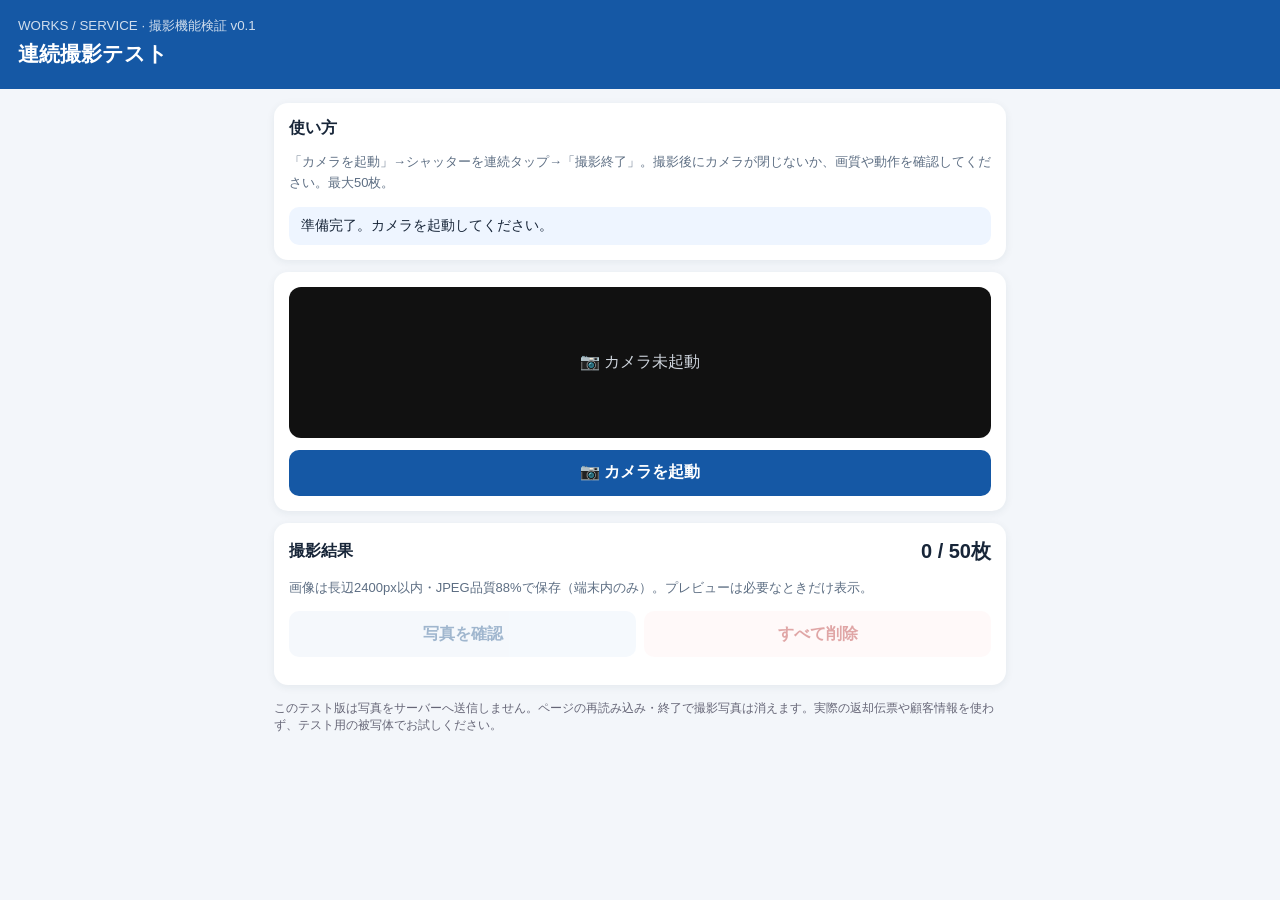
==== camera-test/index.html @ 840088e7 "Add isolated mobile continuous-camera proof of concept" ====
<!doctype html>
<html lang="ja">
<head>
<meta charset="utf-8"><meta name="viewport" content="width=device-width,initial-scale=1,viewport-fit=cover">
<meta name="theme-color" content="#124f96">
<title>WORKS 連続撮影テスト</title>
<style>
:root{font-family:-apple-system,BlinkMacSystemFont,"Noto Sans JP",sans-serif;color:#172538;background:#f3f6fa}*{box-sizing:border-box}body{margin:0}.top{background:#1558a5;color:white;padding:16px 18px}.top small{opacity:.8}.top h1{font-size:21px;margin:5px 0}main{max-width:760px;margin:auto;padding:14px}.panel{background:#fff;border-radius:14px;padding:15px;margin-bottom:12px;box-shadow:0 2px 8px #17324a12}p{line-height:1.6}.muted{color:#5d6e83;font-size:13px}button{border:0;border-radius:10px;background:#1558a5;color:white;font-weight:700;font-size:16px;padding:12px 15px;min-height:46px;cursor:pointer}button:disabled{opacity:.4;cursor:default}.secondary{background:#e7eff9;color:#144c87}.danger{background:#fff1f1;color:#b22222}.controls{display:flex;flex-wrap:wrap;gap:8px}.controls>*{flex:1}.camera{background:#111;border-radius:12px;overflow:hidden;position:relative}video{display:block;width:100%;max-height:65vh;object-fit:contain;background:#000}.placeholder{padding:65px 10px;color:#cfd5dd;text-align:center}.shootbar{display:flex;justify-content:space-around;align-items:center;background:#161b23;padding:13px}.shoot{width:72px;height:72px;border:5px solid white;background:white;border-radius:50%;box-shadow:inset 0 0 0 3px #353535}.count{font-weight:700;font-size:20px}.status{background:#eef5ff;border-radius:10px;padding:10px 12px;font-size:14px}.status.error{background:#fff0f0;color:#a11}#grid{display:grid;grid-template-columns:repeat(2,minmax(0,1fr));gap:12px;margin-top:12px}.item{position:relative;background:#e9edf2;border-radius:10px;overflow:hidden}.item img{width:100%;aspect-ratio:4/3;object-fit:cover;display:block}.item .foot{display:flex;align-items:center;justify-content:space-between;padding:7px}.item button{font-size:13px;padding:7px 11px;min-height:34px}.hide{display:none!important}dialog{border:0;border-radius:12px;padding:10px;width:95vw;max-width:850px;background:#111;color:white}dialog::backdrop{background:#000c}dialog img{display:block;max-height:75vh;max-width:100%;margin:10px auto;object-fit:contain}.dialogbar{display:flex;justify-content:space-between;align-items:center;gap:8px}footer{font-size:12px;color:#667;margin:15px 0 25px}
</style></head>
<body>
<header class="top"><small>WORKS / SERVICE · 撮影機能検証 v0.1</small><h1>連続撮影テスト</h1></header>
<main>
<section class="panel"><strong>使い方</strong><p class="muted">「カメラを起動」→シャッターを連続タップ→「撮影終了」。撮影後にカメラが閉じないか、画質や動作を確認してください。最大50枚。</p><div id="status" class="status" role="status">準備完了。カメラを起動してください。</div></section>
<section class="panel"><div class="camera"><div id="placeholder" class="placeholder">📷 カメラ未起動</div><video id="video" autoplay muted playsinline class="hide"></video><div id="shootbar" class="shootbar hide"><span style="color:white">撮影 <span id="during">0</span>/50</span><button id="shoot" class="shoot" aria-label="シャッター"></button><button id="stop" class="secondary">終了</button></div></div><div class="controls" style="margin-top:12px"><button id="start">📷 カメラを起動</button><button id="switch" class="secondary hide">カメラ切替</button></div></section>
<section class="panel"><div style="display:flex;justify-content:space-between;align-items:center"><strong>撮影結果</strong><span id="count" class="count">0 / 50枚</span></div><p class="muted">画像は長辺2400px以内・JPEG品質88%で保存（端末内のみ）。プレビューは必要なときだけ表示。</p><div class="controls"><button id="preview" class="secondary">写真を確認</button><button id="clear" class="danger">すべて削除</button></div><div id="gallery" class="hide"><div id="grid"></div></div><p id="stats" class="muted"></p></section>
<footer>このテスト版は写真をサーバーへ送信しません。ページの再読み込み・終了で撮影写真は消えます。実際の返却伝票や顧客情報を使わず、テスト用の被写体でお試しください。</footer>
</main>
<dialog id="lightbox"><div class="dialogbar"><span id="caption"></span><button id="close" class="secondary">閉じる</button></div><img id="large" alt="選択写真の拡大"><div class="controls"><button id="save" class="secondary">この写真を端末に保存</button></div></dialog>
<script>
(()=>{'use strict';
const $=id=>document.getElementById(id);
let stream=null, facing='environment', shots=[], busy=false, galleryOpen=false, activeIndex=-1;
const status=(message,error=false)=>{$('status').textContent=message;$('status').className='status'+(error?' error':'')};
const update=()=>{$('count').textContent=shots.length+' / 50枚';$('during').textContent=shots.length;$('shoot').disabled=shots.length>=50||busy;$('clear').disabled=shots.length===0;$('preview').disabled=shots.length===0;$('stats').textContent=shots.length?'合計 '+(shots.reduce((a,x)=>a+x.blob.size,0)/1048576).toFixed(1)+' MB（圧縮後）':'';if(galleryOpen)renderGallery()};
const stopCamera=()=>{if(stream){stream.getTracks().forEach(t=>t.stop());stream=null}$('video').srcObject=null;$('video').classList.add('hide');$('shootbar').classList.add('hide');$('placeholder').classList.remove('hide');$('start').classList.remove('hide');$('switch').classList.add('hide')};
async function startCamera(){if(!navigator.mediaDevices?.getUserMedia){status('このブラウザではカメラを利用できません。HTTPSで開いてください。',true);return}stopCamera();try{stream=await navigator.mediaDevices.getUserMedia({audio:false,video:{facingMode:{ideal:facing},width:{ideal:3840},height:{ideal:2160}}});const v=$('video');v.srcObject=stream;await v.play();$('placeholder').classList.add('hide');v.classList.remove('hide');$('shootbar').classList.remove('hide');$('start').classList.add('hide');$('switch').classList.remove('hide');status('カメラ起動中。シャッターを連続して押せます。')}catch(e){stopCamera();status('カメラを起動できません: '+(e.name||'不明')+'。ブラウザのカメラ許可を確認してください。',true)}}
async function capture(){if(!stream||busy||shots.length>=50)return;busy=true;update();try{const v=$('video'),w=v.videoWidth,h=v.videoHeight;if(!w||!h)throw Error('映像が準備できていません');const scale=Math.min(1,2400/Math.max(w,h));const c=document.createElement('canvas');c.width=Math.round(w*scale);c.height=Math.round(h*scale);c.getContext('2d',{alpha:false}).drawImage(v,0,0,c.width,c.height);const blob=await new Promise((resolve,reject)=>c.toBlob(b=>b?resolve(b):reject(Error('JPEG変換失敗')),'image/jpeg',.88));shots.push({blob,url:URL.createObjectURL(blob),w:c.width,h:c.height});c.width=0;c.height=0;status(shots.length+'枚撮影済み。続けて撮影できます。')}catch(e){status('撮影エラー: '+e.message,true)}finally{busy=false;update()}}
function renderGallery(){const grid=$('grid');grid.replaceChildren();shots.forEach((s,i)=>{const item=document.createElement('div');item.className='item';const img=document.createElement('img');img.src=s.url;img.alt='写真'+(i+1);img.loading='lazy';img.onclick=()=>openPhoto(i);const foot=document.createElement('div');foot.className='foot';const label=document.createElement('span');label.textContent='写真 '+(i+1);const del=document.createElement('button');del.className='danger';del.textContent='削除';del.onclick=()=>{if(!confirm('写真 '+(i+1)+' を削除しますか？'))return;URL.revokeObjectURL(s.url);shots.splice(i,1);update();status('写真を削除しました')};foot.append(label,del);item.append(img,foot);grid.append(item)})}
function openPhoto(i){activeIndex=i;$('large').src=shots[i].url;$('caption').textContent='写真 '+(i+1)+' / '+shots.length+'（'+shots[i].w+'×'+shots[i].h+'）';$('lightbox').showModal()}
$('start').onclick=startCamera;$('shoot').onclick=capture;$('stop').onclick=()=>{stopCamera();status('撮影終了。必要なら写真を確認してください。')};$('switch').onclick=()=>{facing=facing==='environment'?'user':'environment';startCamera()};
$('preview').onclick=()=>{galleryOpen=!galleryOpen;$('gallery').classList.toggle('hide',!galleryOpen);$('preview').textContent=galleryOpen?'写真一覧を閉じる':'写真を確認';if(galleryOpen)renderGallery()};
$('clear').onclick=()=>{if(!confirm('撮影した写真をすべて削除しますか？'))return;shots.forEach(s=>URL.revokeObjectURL(s.url));shots=[];update();status('すべて削除しました')};
$('close').onclick=()=>$('lightbox').close();$('lightbox').addEventListener('close',()=>{$('large').removeAttribute('src');activeIndex=-1});
$('save').onclick=()=>{if(activeIndex<0)return;const a=document.createElement('a');a.href=shots[activeIndex].url;a.download='works-camera-test-'+String(activeIndex+1).padStart(2,'0')+'.jpg';a.click()};
window.addEventListener('pagehide',()=>{stopCamera()});update();
})();
</script></body></html>
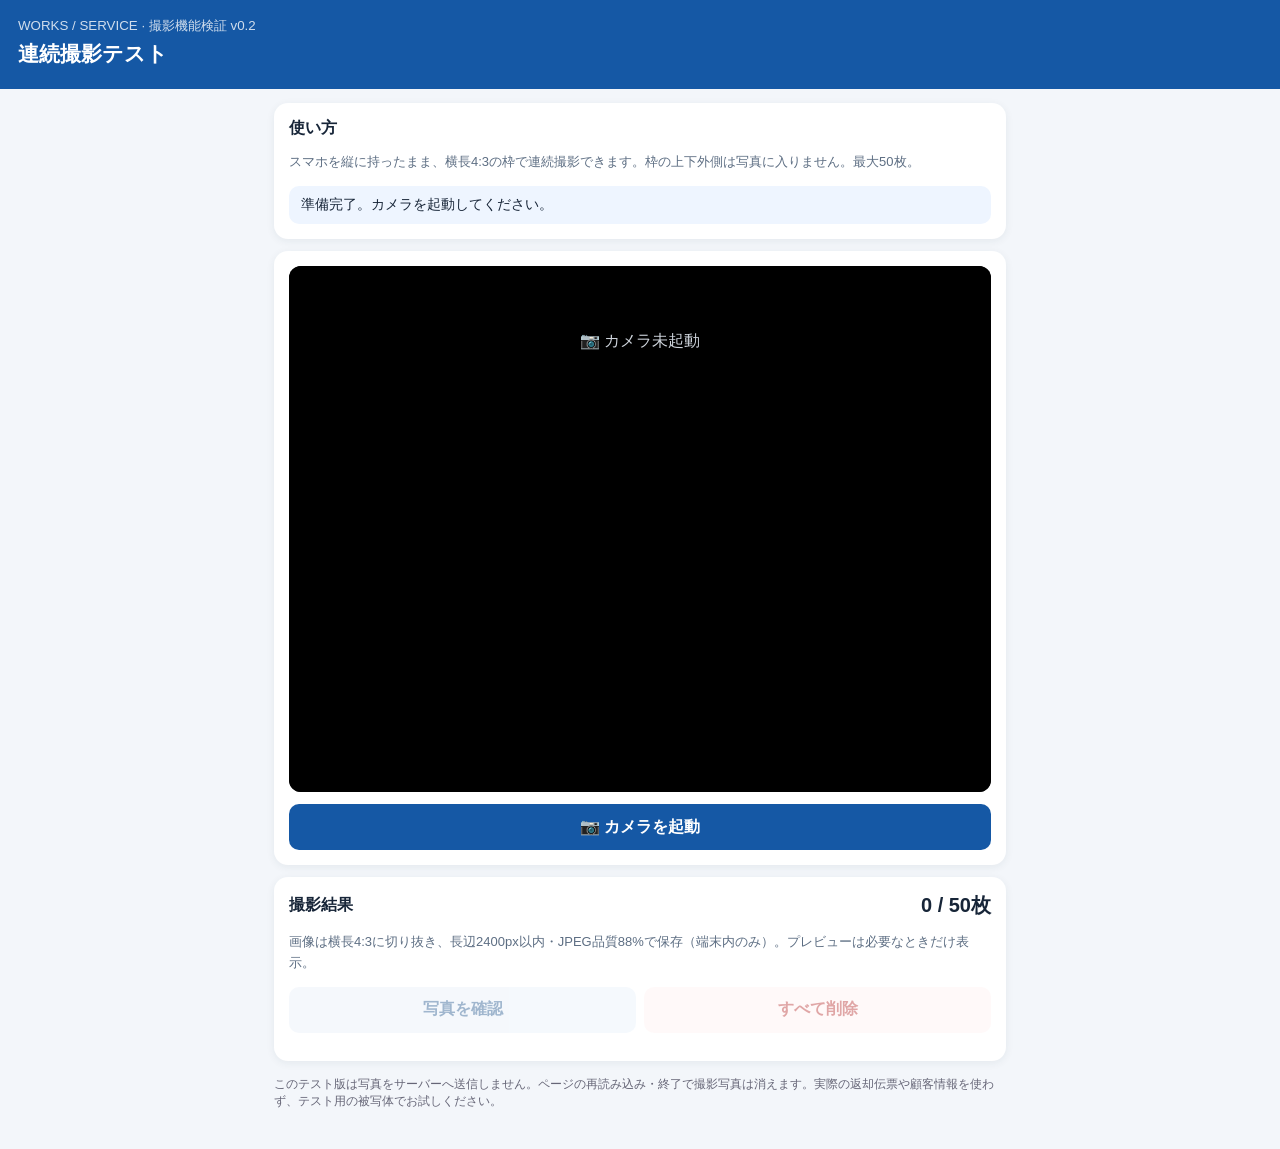
==== commit 42b114c0: "Use fixed rear-camera horizontal viewfinder on portrait phones" ====
--- a/camera-test/index.html
+++ b/camera-test/index.html
@@ -5,29 +5,29 @@
 <meta name="theme-color" content="#124f96">
 <title>WORKS 連続撮影テスト</title>
 <style>
-:root{font-family:-apple-system,BlinkMacSystemFont,"Noto Sans JP",sans-serif;color:#172538;background:#f3f6fa}*{box-sizing:border-box}body{margin:0}.top{background:#1558a5;color:white;padding:16px 18px}.top small{opacity:.8}.top h1{font-size:21px;margin:5px 0}main{max-width:760px;margin:auto;padding:14px}.panel{background:#fff;border-radius:14px;padding:15px;margin-bottom:12px;box-shadow:0 2px 8px #17324a12}p{line-height:1.6}.muted{color:#5d6e83;font-size:13px}button{border:0;border-radius:10px;background:#1558a5;color:white;font-weight:700;font-size:16px;padding:12px 15px;min-height:46px;cursor:pointer}button:disabled{opacity:.4;cursor:default}.secondary{background:#e7eff9;color:#144c87}.danger{background:#fff1f1;color:#b22222}.controls{display:flex;flex-wrap:wrap;gap:8px}.controls>*{flex:1}.camera{background:#111;border-radius:12px;overflow:hidden;position:relative}video{display:block;width:100%;max-height:65vh;object-fit:contain;background:#000}.placeholder{padding:65px 10px;color:#cfd5dd;text-align:center}.shootbar{display:flex;justify-content:space-around;align-items:center;background:#161b23;padding:13px}.shoot{width:72px;height:72px;border:5px solid white;background:white;border-radius:50%;box-shadow:inset 0 0 0 3px #353535}.count{font-weight:700;font-size:20px}.status{background:#eef5ff;border-radius:10px;padding:10px 12px;font-size:14px}.status.error{background:#fff0f0;color:#a11}#grid{display:grid;grid-template-columns:repeat(2,minmax(0,1fr));gap:12px;margin-top:12px}.item{position:relative;background:#e9edf2;border-radius:10px;overflow:hidden}.item img{width:100%;aspect-ratio:4/3;object-fit:cover;display:block}.item .foot{display:flex;align-items:center;justify-content:space-between;padding:7px}.item button{font-size:13px;padding:7px 11px;min-height:34px}.hide{display:none!important}dialog{border:0;border-radius:12px;padding:10px;width:95vw;max-width:850px;background:#111;color:white}dialog::backdrop{background:#000c}dialog img{display:block;max-height:75vh;max-width:100%;margin:10px auto;object-fit:contain}.dialogbar{display:flex;justify-content:space-between;align-items:center;gap:8px}footer{font-size:12px;color:#667;margin:15px 0 25px}
+:root{font-family:-apple-system,BlinkMacSystemFont,"Noto Sans JP",sans-serif;color:#172538;background:#f3f6fa}*{box-sizing:border-box}body{margin:0}.top{background:#1558a5;color:white;padding:16px 18px}.top small{opacity:.8}.top h1{font-size:21px;margin:5px 0}main{max-width:760px;margin:auto;padding:14px}.panel{background:#fff;border-radius:14px;padding:15px;margin-bottom:12px;box-shadow:0 2px 8px #17324a12}p{line-height:1.6}.muted{color:#5d6e83;font-size:13px}button{border:0;border-radius:10px;background:#1558a5;color:white;font-weight:700;font-size:16px;padding:12px 15px;min-height:46px;cursor:pointer}button:disabled{opacity:.4;cursor:default}.secondary{background:#e7eff9;color:#144c87}.danger{background:#fff1f1;color:#b22222}.controls{display:flex;flex-wrap:wrap;gap:8px}.controls>*{flex:1}.camera{background:#111;border-radius:12px;overflow:hidden;position:relative}.viewfinder{width:100%;aspect-ratio:4/3;position:relative;overflow:hidden;background:#000}video{position:absolute;inset:0;display:block;width:100%;height:100%;object-fit:cover;background:#000}.placeholder{padding:65px 10px;color:#cfd5dd;text-align:center}.shootbar{display:flex;justify-content:space-around;align-items:center;background:#161b23;padding:13px}.shoot{width:72px;height:72px;border:5px solid white;background:white;border-radius:50%;box-shadow:inset 0 0 0 3px #353535}.count{font-weight:700;font-size:20px}.status{background:#eef5ff;border-radius:10px;padding:10px 12px;font-size:14px}.status.error{background:#fff0f0;color:#a11}#grid{display:grid;grid-template-columns:repeat(2,minmax(0,1fr));gap:12px;margin-top:12px}.item{position:relative;background:#e9edf2;border-radius:10px;overflow:hidden}.item img{width:100%;aspect-ratio:4/3;object-fit:cover;display:block}.item .foot{display:flex;align-items:center;justify-content:space-between;padding:7px}.item button{font-size:13px;padding:7px 11px;min-height:34px}.hide{display:none!important}dialog{border:0;border-radius:12px;padding:10px;width:95vw;max-width:850px;background:#111;color:white}dialog::backdrop{background:#000c}dialog img{display:block;max-height:75vh;max-width:100%;margin:10px auto;object-fit:contain}.dialogbar{display:flex;justify-content:space-between;align-items:center;gap:8px}footer{font-size:12px;color:#667;margin:15px 0 25px}
 </style></head>
 <body>
-<header class="top"><small>WORKS / SERVICE · 撮影機能検証 v0.1</small><h1>連続撮影テスト</h1></header>
+<header class="top"><small>WORKS / SERVICE · 撮影機能検証 v0.2</small><h1>連続撮影テスト</h1></header>
 <main>
-<section class="panel"><strong>使い方</strong><p class="muted">「カメラを起動」→シャッターを連続タップ→「撮影終了」。撮影後にカメラが閉じないか、画質や動作を確認してください。最大50枚。</p><div id="status" class="status" role="status">準備完了。カメラを起動してください。</div></section>
-<section class="panel"><div class="camera"><div id="placeholder" class="placeholder">📷 カメラ未起動</div><video id="video" autoplay muted playsinline class="hide"></video><div id="shootbar" class="shootbar hide"><span style="color:white">撮影 <span id="during">0</span>/50</span><button id="shoot" class="shoot" aria-label="シャッター"></button><button id="stop" class="secondary">終了</button></div></div><div class="controls" style="margin-top:12px"><button id="start">📷 カメラを起動</button><button id="switch" class="secondary hide">カメラ切替</button></div></section>
-<section class="panel"><div style="display:flex;justify-content:space-between;align-items:center"><strong>撮影結果</strong><span id="count" class="count">0 / 50枚</span></div><p class="muted">画像は長辺2400px以内・JPEG品質88%で保存（端末内のみ）。プレビューは必要なときだけ表示。</p><div class="controls"><button id="preview" class="secondary">写真を確認</button><button id="clear" class="danger">すべて削除</button></div><div id="gallery" class="hide"><div id="grid"></div></div><p id="stats" class="muted"></p></section>
+<section class="panel"><strong>使い方</strong><p class="muted">スマホを縦に持ったまま、横長4:3の枠で連続撮影できます。枠の上下外側は写真に入りません。最大50枚。</p><div id="status" class="status" role="status">準備完了。カメラを起動してください。</div></section>
+<section class="panel"><div class="camera"><div class="viewfinder"><div id="placeholder" class="placeholder">📷 カメラ未起動</div><video id="video" autoplay muted playsinline class="hide"></video></div><div id="shootbar" class="shootbar hide"><span style="color:white">撮影 <span id="during">0</span>/50</span><button id="shoot" class="shoot" aria-label="シャッター"></button><button id="stop" class="secondary">終了</button></div></div><div class="controls" style="margin-top:12px"><button id="start">📷 カメラを起動</button></div></section>
+<section class="panel"><div style="display:flex;justify-content:space-between;align-items:center"><strong>撮影結果</strong><span id="count" class="count">0 / 50枚</span></div><p class="muted">画像は横長4:3に切り抜き、長辺2400px以内・JPEG品質88%で保存（端末内のみ）。プレビューは必要なときだけ表示。</p><div class="controls"><button id="preview" class="secondary">写真を確認</button><button id="clear" class="danger">すべて削除</button></div><div id="gallery" class="hide"><div id="grid"></div></div><p id="stats" class="muted"></p></section>
 <footer>このテスト版は写真をサーバーへ送信しません。ページの再読み込み・終了で撮影写真は消えます。実際の返却伝票や顧客情報を使わず、テスト用の被写体でお試しください。</footer>
 </main>
 <dialog id="lightbox"><div class="dialogbar"><span id="caption"></span><button id="close" class="secondary">閉じる</button></div><img id="large" alt="選択写真の拡大"><div class="controls"><button id="save" class="secondary">この写真を端末に保存</button></div></dialog>
 <script>
 (()=>{'use strict';
 const $=id=>document.getElementById(id);
-let stream=null, facing='environment', shots=[], busy=false, galleryOpen=false, activeIndex=-1;
+let stream=null, shots=[], busy=false, galleryOpen=false, activeIndex=-1;
 const status=(message,error=false)=>{$('status').textContent=message;$('status').className='status'+(error?' error':'')};
 const update=()=>{$('count').textContent=shots.length+' / 50枚';$('during').textContent=shots.length;$('shoot').disabled=shots.length>=50||busy;$('clear').disabled=shots.length===0;$('preview').disabled=shots.length===0;$('stats').textContent=shots.length?'合計 '+(shots.reduce((a,x)=>a+x.blob.size,0)/1048576).toFixed(1)+' MB（圧縮後）':'';if(galleryOpen)renderGallery()};
-const stopCamera=()=>{if(stream){stream.getTracks().forEach(t=>t.stop());stream=null}$('video').srcObject=null;$('video').classList.add('hide');$('shootbar').classList.add('hide');$('placeholder').classList.remove('hide');$('start').classList.remove('hide');$('switch').classList.add('hide')};
-async function startCamera(){if(!navigator.mediaDevices?.getUserMedia){status('このブラウザではカメラを利用できません。HTTPSで開いてください。',true);return}stopCamera();try{stream=await navigator.mediaDevices.getUserMedia({audio:false,video:{facingMode:{ideal:facing},width:{ideal:3840},height:{ideal:2160}}});const v=$('video');v.srcObject=stream;await v.play();$('placeholder').classList.add('hide');v.classList.remove('hide');$('shootbar').classList.remove('hide');$('start').classList.add('hide');$('switch').classList.remove('hide');status('カメラ起動中。シャッターを連続して押せます。')}catch(e){stopCamera();status('カメラを起動できません: '+(e.name||'不明')+'。ブラウザのカメラ許可を確認してください。',true)}}
-async function capture(){if(!stream||busy||shots.length>=50)return;busy=true;update();try{const v=$('video'),w=v.videoWidth,h=v.videoHeight;if(!w||!h)throw Error('映像が準備できていません');const scale=Math.min(1,2400/Math.max(w,h));const c=document.createElement('canvas');c.width=Math.round(w*scale);c.height=Math.round(h*scale);c.getContext('2d',{alpha:false}).drawImage(v,0,0,c.width,c.height);const blob=await new Promise((resolve,reject)=>c.toBlob(b=>b?resolve(b):reject(Error('JPEG変換失敗')),'image/jpeg',.88));shots.push({blob,url:URL.createObjectURL(blob),w:c.width,h:c.height});c.width=0;c.height=0;status(shots.length+'枚撮影済み。続けて撮影できます。')}catch(e){status('撮影エラー: '+e.message,true)}finally{busy=false;update()}}
+const stopCamera=()=>{if(stream){stream.getTracks().forEach(t=>t.stop());stream=null}$('video').srcObject=null;$('video').classList.add('hide');$('shootbar').classList.add('hide');$('placeholder').classList.remove('hide');$('start').classList.remove('hide')};
+async function startCamera(){if(!navigator.mediaDevices?.getUserMedia){status('このブラウザではカメラを利用できません。HTTPSで開いてください。',true);return}stopCamera();try{stream=await navigator.mediaDevices.getUserMedia({audio:false,video:{facingMode:{ideal:'environment'},width:{ideal:3840},height:{ideal:2160}}});const v=$('video');v.srcObject=stream;await v.play();$('placeholder').classList.add('hide');v.classList.remove('hide');$('shootbar').classList.remove('hide');$('start').classList.add('hide');status('カメラ起動中。シャッターを連続して押せます。')}catch(e){stopCamera();status('カメラを起動できません: '+(e.name||'不明')+'。ブラウザのカメラ許可を確認してください。',true)}}
+async function capture(){if(!stream||busy||shots.length>=50)return;busy=true;update();try{const v=$('video'),w=v.videoWidth,h=v.videoHeight;if(!w||!h)throw Error('映像が準備できていません');const target=4/3;let sw=w,sh=h,sx=0,sy=0;if(w/h>target){sw=h*target;sx=(w-sw)/2}else{sh=w/target;sy=(h-sh)/2}const scale=Math.min(1,2400/Math.max(sw,sh));const c=document.createElement('canvas');c.width=Math.max(1,Math.round(sw*scale));c.height=Math.max(1,Math.round(sh*scale));c.getContext('2d',{alpha:false}).drawImage(v,sx,sy,sw,sh,0,0,c.width,c.height);const blob=await new Promise((resolve,reject)=>c.toBlob(b=>b?resolve(b):reject(Error('JPEG変換失敗')),'image/jpeg',.88));shots.push({blob,url:URL.createObjectURL(blob),w:c.width,h:c.height});c.width=0;c.height=0;status(shots.length+'枚撮影済み。続けて撮影できます。')}catch(e){status('撮影エラー: '+e.message,true)}finally{busy=false;update()}}
 function renderGallery(){const grid=$('grid');grid.replaceChildren();shots.forEach((s,i)=>{const item=document.createElement('div');item.className='item';const img=document.createElement('img');img.src=s.url;img.alt='写真'+(i+1);img.loading='lazy';img.onclick=()=>openPhoto(i);const foot=document.createElement('div');foot.className='foot';const label=document.createElement('span');label.textContent='写真 '+(i+1);const del=document.createElement('button');del.className='danger';del.textContent='削除';del.onclick=()=>{if(!confirm('写真 '+(i+1)+' を削除しますか？'))return;URL.revokeObjectURL(s.url);shots.splice(i,1);update();status('写真を削除しました')};foot.append(label,del);item.append(img,foot);grid.append(item)})}
 function openPhoto(i){activeIndex=i;$('large').src=shots[i].url;$('caption').textContent='写真 '+(i+1)+' / '+shots.length+'（'+shots[i].w+'×'+shots[i].h+'）';$('lightbox').showModal()}
-$('start').onclick=startCamera;$('shoot').onclick=capture;$('stop').onclick=()=>{stopCamera();status('撮影終了。必要なら写真を確認してください。')};$('switch').onclick=()=>{facing=facing==='environment'?'user':'environment';startCamera()};
+$('start').onclick=startCamera;$('shoot').onclick=capture;$('stop').onclick=()=>{stopCamera();status('撮影終了。必要なら写真を確認してください。')};
 $('preview').onclick=()=>{galleryOpen=!galleryOpen;$('gallery').classList.toggle('hide',!galleryOpen);$('preview').textContent=galleryOpen?'写真一覧を閉じる':'写真を確認';if(galleryOpen)renderGallery()};
 $('clear').onclick=()=>{if(!confirm('撮影した写真をすべて削除しますか？'))return;shots.forEach(s=>URL.revokeObjectURL(s.url));shots=[];update();status('すべて削除しました')};
 $('close').onclick=()=>$('lightbox').close();$('lightbox').addEventListener('close',()=>{$('large').removeAttribute('src');activeIndex=-1});
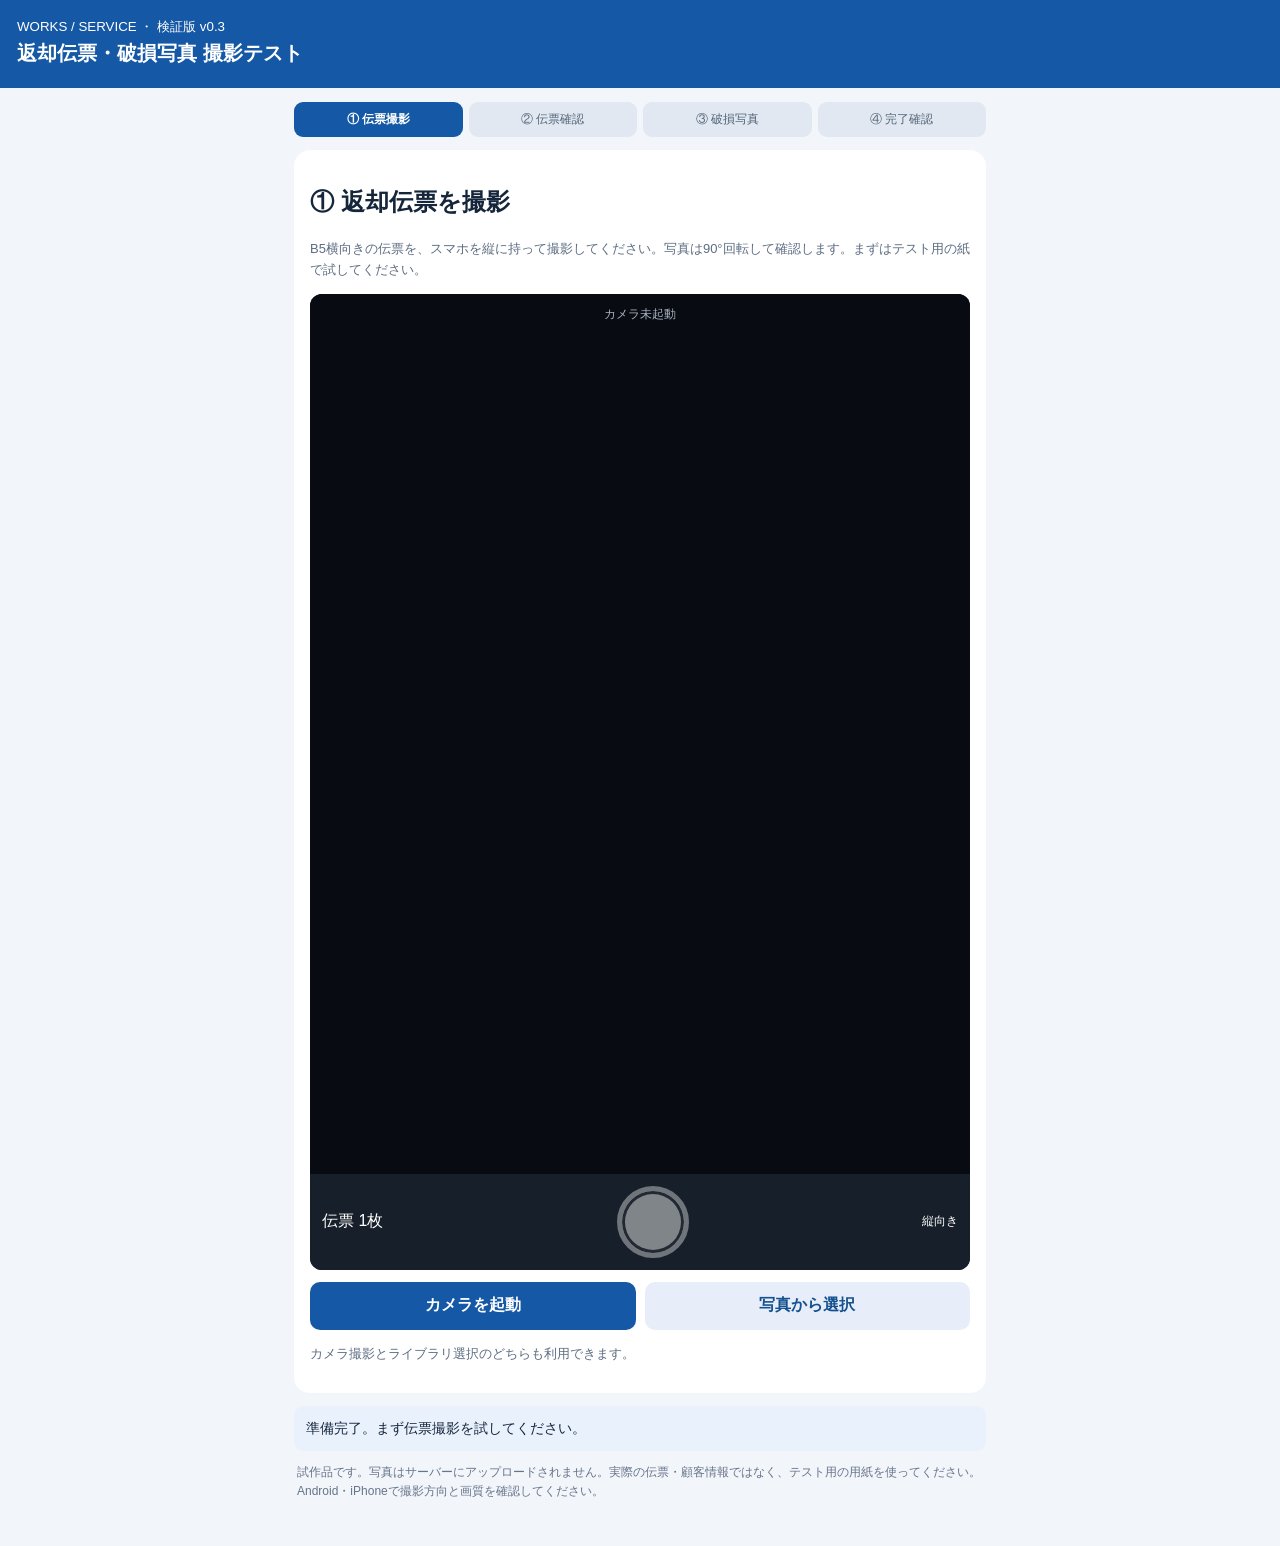
==== commit f54d3e7c: "Add ticket rotation confirmation and continuous damage capture test flow v0.3" ====
--- a/camera-test/index.html
+++ b/camera-test/index.html
@@ -1,37 +1,54 @@
 <!doctype html>
-<html lang="ja">
-<head>
-<meta charset="utf-8"><meta name="viewport" content="width=device-width,initial-scale=1,viewport-fit=cover">
-<meta name="theme-color" content="#124f96">
-<title>WORKS 連続撮影テスト</title>
+<html lang="ja"><head><meta charset="utf-8"><meta name="viewport" content="width=device-width, initial-scale=1, viewport-fit=cover"><meta name="theme-color" content="#1659a4"><title>WORKS 返却伝票＋破損写真 撮影テスト</title>
 <style>
-:root{font-family:-apple-system,BlinkMacSystemFont,"Noto Sans JP",sans-serif;color:#172538;background:#f3f6fa}*{box-sizing:border-box}body{margin:0}.top{background:#1558a5;color:white;padding:16px 18px}.top small{opacity:.8}.top h1{font-size:21px;margin:5px 0}main{max-width:760px;margin:auto;padding:14px}.panel{background:#fff;border-radius:14px;padding:15px;margin-bottom:12px;box-shadow:0 2px 8px #17324a12}p{line-height:1.6}.muted{color:#5d6e83;font-size:13px}button{border:0;border-radius:10px;background:#1558a5;color:white;font-weight:700;font-size:16px;padding:12px 15px;min-height:46px;cursor:pointer}button:disabled{opacity:.4;cursor:default}.secondary{background:#e7eff9;color:#144c87}.danger{background:#fff1f1;color:#b22222}.controls{display:flex;flex-wrap:wrap;gap:8px}.controls>*{flex:1}.camera{background:#111;border-radius:12px;overflow:hidden;position:relative}.viewfinder{width:100%;aspect-ratio:4/3;position:relative;overflow:hidden;background:#000}video{position:absolute;inset:0;display:block;width:100%;height:100%;object-fit:cover;background:#000}.placeholder{padding:65px 10px;color:#cfd5dd;text-align:center}.shootbar{display:flex;justify-content:space-around;align-items:center;background:#161b23;padding:13px}.shoot{width:72px;height:72px;border:5px solid white;background:white;border-radius:50%;box-shadow:inset 0 0 0 3px #353535}.count{font-weight:700;font-size:20px}.status{background:#eef5ff;border-radius:10px;padding:10px 12px;font-size:14px}.status.error{background:#fff0f0;color:#a11}#grid{display:grid;grid-template-columns:repeat(2,minmax(0,1fr));gap:12px;margin-top:12px}.item{position:relative;background:#e9edf2;border-radius:10px;overflow:hidden}.item img{width:100%;aspect-ratio:4/3;object-fit:cover;display:block}.item .foot{display:flex;align-items:center;justify-content:space-between;padding:7px}.item button{font-size:13px;padding:7px 11px;min-height:34px}.hide{display:none!important}dialog{border:0;border-radius:12px;padding:10px;width:95vw;max-width:850px;background:#111;color:white}dialog::backdrop{background:#000c}dialog img{display:block;max-height:75vh;max-width:100%;margin:10px auto;object-fit:contain}.dialogbar{display:flex;justify-content:space-between;align-items:center;gap:8px}footer{font-size:12px;color:#667;margin:15px 0 25px}
-</style></head>
-<body>
-<header class="top"><small>WORKS / SERVICE · 撮影機能検証 v0.2</small><h1>連続撮影テスト</h1></header>
-<main>
-<section class="panel"><strong>使い方</strong><p class="muted">スマホを縦に持ったまま、横長4:3の枠で連続撮影できます。枠の上下外側は写真に入りません。最大50枚。</p><div id="status" class="status" role="status">準備完了。カメラを起動してください。</div></section>
-<section class="panel"><div class="camera"><div class="viewfinder"><div id="placeholder" class="placeholder">📷 カメラ未起動</div><video id="video" autoplay muted playsinline class="hide"></video></div><div id="shootbar" class="shootbar hide"><span style="color:white">撮影 <span id="during">0</span>/50</span><button id="shoot" class="shoot" aria-label="シャッター"></button><button id="stop" class="secondary">終了</button></div></div><div class="controls" style="margin-top:12px"><button id="start">📷 カメラを起動</button></div></section>
-<section class="panel"><div style="display:flex;justify-content:space-between;align-items:center"><strong>撮影結果</strong><span id="count" class="count">0 / 50枚</span></div><p class="muted">画像は横長4:3に切り抜き、長辺2400px以内・JPEG品質88%で保存（端末内のみ）。プレビューは必要なときだけ表示。</p><div class="controls"><button id="preview" class="secondary">写真を確認</button><button id="clear" class="danger">すべて削除</button></div><div id="gallery" class="hide"><div id="grid"></div></div><p id="stats" class="muted"></p></section>
-<footer>このテスト版は写真をサーバーへ送信しません。ページの再読み込み・終了で撮影写真は消えます。実際の返却伝票や顧客情報を使わず、テスト用の被写体でお試しください。</footer>
-</main>
-<dialog id="lightbox"><div class="dialogbar"><span id="caption"></span><button id="close" class="secondary">閉じる</button></div><img id="large" alt="選択写真の拡大"><div class="controls"><button id="save" class="secondary">この写真を端末に保存</button></div></dialog>
+*{box-sizing:border-box}body{margin:0;background:#f2f5fa;color:#15263b;font-family:-apple-system,BlinkMacSystemFont,"Noto Sans JP",sans-serif}header{background:#1558a5;color:#fff;padding:17px}header h1{font-size:20px;margin:4px 0}main{max-width:720px;margin:auto;padding:14px}.card{background:white;border-radius:16px;padding:16px;margin-bottom:13px;box-shadow:0 2px 10px #1232 08}.steps{display:flex;gap:6px;justify-content:space-between;margin:0 0 13px}.steps span{font-size:12px;border-radius:9px;padding:9px 6px;text-align:center;flex:1;background:#e1e8f1;color:#536579}.steps span.current{background:#1558a5;color:white;font-weight:700}.muted{font-size:13px;color:#5d6d82;line-height:1.65}.line{display:flex;align-items:center;justify-content:space-between;gap:9px}.actions{display:flex;flex-wrap:wrap;gap:9px;margin-top:12px}.actions button{flex:1}button{border:0;border-radius:10px;background:#1558a5;color:white;font-size:16px;font-weight:700;min-height:48px;padding:10px 13px;cursor:pointer}button.secondary{background:#e7eef9;color:#15518f}button.warn{background:#fce8e8;color:#a52222}button:disabled{opacity:.45}.hidden{display:none!important}.view{background:#090d15;border-radius:12px;overflow:hidden}.viewport{width:100%;position:relative;overflow:hidden;aspect-ratio:3/4;background:#080b11}.viewport.damage{aspect-ratio:4/3}.viewport video{width:100%;height:100%;position:absolute;inset:0;object-fit:cover}.camera-actions{background:#17202a;color:white;padding:12px;display:flex;gap:9px;justify-content:space-between;align-items:center}.shutter{width:72px;height:72px;border-radius:50%;background:white;border:5px solid #ddd;box-shadow:inset 0 0 0 3px #303640;flex:0 0 72px}.camera-actions button.secondary{min-height:43px}.hint{color:#a9b4c2;font-size:12px;text-align:center;padding:12px}.status{padding:12px;border-radius:10px;background:#e9f1fd;font-size:14px;margin-top:10px;line-height:1.5}.status.error{background:#fff0f0;color:#ae2424}#ticketPreview{max-width:100%;max-height:48vh;display:block;margin:12px auto;object-fit:contain;border-radius:6px;background:#e3e8f1}.preview-frame{background:#e7edf5;border-radius:10px;padding:8px}.grid{display:grid;grid-template-columns:repeat(2,minmax(0,1fr));gap:10px;margin-top:12px}.photo{overflow:hidden;background:#ecf0f6;border-radius:10px}.photo img{display:block;width:100%;aspect-ratio:4/3;object-fit:cover}.photo>div{display:flex;align-items:center;justify-content:space-between;padding:7px;gap:5px}.photo button{font-size:13px;min-height:36px;padding:5px 9px}#gallery{margin-top:12px}.stats{font-size:14px;color:#52657c}dialog{width:94vw;max-width:780px;background:#131922;color:white;border:0;border-radius:12px;padding:12px}dialog::backdrop{background:#000c}dialog img{display:block;max-width:100%;max-height:74vh;object-fit:contain;margin:12px auto}footer{padding:12px 3px 30px;color:#66758a;font-size:12px;line-height:1.6}
+</style></head><body>
+<header><small>WORKS / SERVICE ・ 検証版 v0.3</small><h1>返却伝票・破損写真 撮影テスト</h1></header><main>
+<div class="steps"><span id="step1" class="current">① 伝票撮影</span><span id="step2">② 伝票確認</span><span id="step3">③ 破損写真</span><span id="step4">④ 完了確認</span></div>
+<section class="card" id="ticketStage"><h2>① 返却伝票を撮影</h2><p class="muted">B5横向きの伝票を、スマホを縦に持って撮影してください。写真は90°回転して確認します。まずはテスト用の紙で試してください。</p>
+<div class="view"><div class="viewport"><video id="ticketVideo" playsinline autoplay muted class="hidden"></video><div class="hint" id="ticketEmpty">カメラ未起動</div></div><div class="camera-actions"><span>伝票 1枚</span><button class="shutter" id="ticketShutter" aria-label="伝票撮影" disabled></button><span style="font-size:12px">縦向き</span></div></div>
+<div class="actions"><button id="ticketStart">カメラを起動</button><button id="ticketFileBtn" class="secondary">写真から選択</button></div><input type="file" id="ticketFile" accept="image/*" class="hidden">
+<p class="muted">カメラ撮影とライブラリ選択のどちらも利用できます。</p></section>
+<section class="card hidden" id="confirmStage"><h2>② 伝票写真を確認</h2><p class="muted">読み取れる向きになっていますか？ 方向が違えば「反対方向に回転」を押してください。</p><div class="preview-frame"><img id="ticketPreview" alt="回転後の返却伝票"></div><div class="actions"><button id="turn" class="secondary">反対方向に回転</button></div><p style="text-align:center;font-weight:700">この伝票写真でよろしいですか？</p><div class="actions"><button id="retry" class="secondary">いいえ・撮り直す</button><button id="accept">はい・次へ</button></div></section>
+<section class="card hidden" id="damageStage"><h2>③ 破損写真を連続撮影</h2><p class="muted">スマホを縦に持ったまま、横長4:3の枠で撮影できます。破損写真は最大49枚。シャッターを押してもカメラは閉じません。</p><div class="view"><div class="viewport damage"><video id="damageVideo" playsinline autoplay muted class="hidden"></video><div class="hint" id="damageEmpty">カメラ未起動</div></div><div class="camera-actions"><span>撮影 <b id="damageCount">0</b>/49</span><button class="shutter" id="damageShutter" aria-label="破損写真撮影" disabled></button><button id="finish" class="secondary">終了</button></div></div><div class="actions"><button id="damageStart">連続撮影を開始</button><button class="secondary" id="damageFileBtn">写真から追加</button></div><input type="file" id="damageFiles" accept="image/*" multiple class="hidden">
+<p class="stats" id="stats">破損写真 0枚 / 合計1枚</p><div class="actions"><button id="toggleGallery" class="secondary">必要な時だけ写真を確認</button></div><div class="hidden" id="gallery"><div class="grid" id="photoGrid"></div></div></section>
+<section class="card hidden" id="completeStage"><h2>④ 撮影完了（テスト）</h2><div style="font-size:45px;text-align:center">✅</div><p id="summary" style="text-align:center;font-weight:700"></p><p class="muted">このテスト版ではGoogle Driveやスプレッドシートへの送信は行いません。撮影写真はページ終了・再読み込みで消えます。</p><div class="actions"><button id="backDamage" class="secondary">破損写真に戻る</button><button id="resetAll">最初から試す</button></div></section>
+<div id="status" class="status" role="status">準備完了。まず伝票撮影を試してください。</div>
+<footer>試作品です。写真はサーバーにアップロードされません。実際の伝票・顧客情報ではなく、テスト用の用紙を使ってください。Android・iPhoneで撮影方向と画質を確認してください。</footer>
+<dialog id="lightbox"><div class="line"><b id="lightboxTitle">写真</b><button class="secondary" id="closeLightbox">閉じる</button></div><img id="lightboxImage" alt="写真拡大"><div class="actions"><button id="saveImage" class="secondary">この写真を保存</button></div></dialog>
 <script>
 (()=>{'use strict';
 const $=id=>document.getElementById(id);
-let stream=null, shots=[], busy=false, galleryOpen=false, activeIndex=-1;
-const status=(message,error=false)=>{$('status').textContent=message;$('status').className='status'+(error?' error':'')};
-const update=()=>{$('count').textContent=shots.length+' / 50枚';$('during').textContent=shots.length;$('shoot').disabled=shots.length>=50||busy;$('clear').disabled=shots.length===0;$('preview').disabled=shots.length===0;$('stats').textContent=shots.length?'合計 '+(shots.reduce((a,x)=>a+x.blob.size,0)/1048576).toFixed(1)+' MB（圧縮後）':'';if(galleryOpen)renderGallery()};
-const stopCamera=()=>{if(stream){stream.getTracks().forEach(t=>t.stop());stream=null}$('video').srcObject=null;$('video').classList.add('hide');$('shootbar').classList.add('hide');$('placeholder').classList.remove('hide');$('start').classList.remove('hide')};
-async function startCamera(){if(!navigator.mediaDevices?.getUserMedia){status('このブラウザではカメラを利用できません。HTTPSで開いてください。',true);return}stopCamera();try{stream=await navigator.mediaDevices.getUserMedia({audio:false,video:{facingMode:{ideal:'environment'},width:{ideal:3840},height:{ideal:2160}}});const v=$('video');v.srcObject=stream;await v.play();$('placeholder').classList.add('hide');v.classList.remove('hide');$('shootbar').classList.remove('hide');$('start').classList.add('hide');status('カメラ起動中。シャッターを連続して押せます。')}catch(e){stopCamera();status('カメラを起動できません: '+(e.name||'不明')+'。ブラウザのカメラ許可を確認してください。',true)}}
-async function capture(){if(!stream||busy||shots.length>=50)return;busy=true;update();try{const v=$('video'),w=v.videoWidth,h=v.videoHeight;if(!w||!h)throw Error('映像が準備できていません');const target=4/3;let sw=w,sh=h,sx=0,sy=0;if(w/h>target){sw=h*target;sx=(w-sw)/2}else{sh=w/target;sy=(h-sh)/2}const scale=Math.min(1,2400/Math.max(sw,sh));const c=document.createElement('canvas');c.width=Math.max(1,Math.round(sw*scale));c.height=Math.max(1,Math.round(sh*scale));c.getContext('2d',{alpha:false}).drawImage(v,sx,sy,sw,sh,0,0,c.width,c.height);const blob=await new Promise((resolve,reject)=>c.toBlob(b=>b?resolve(b):reject(Error('JPEG変換失敗')),'image/jpeg',.88));shots.push({blob,url:URL.createObjectURL(blob),w:c.width,h:c.height});c.width=0;c.height=0;status(shots.length+'枚撮影済み。続けて撮影できます。')}catch(e){status('撮影エラー: '+e.message,true)}finally{busy=false;update()}}
-function renderGallery(){const grid=$('grid');grid.replaceChildren();shots.forEach((s,i)=>{const item=document.createElement('div');item.className='item';const img=document.createElement('img');img.src=s.url;img.alt='写真'+(i+1);img.loading='lazy';img.onclick=()=>openPhoto(i);const foot=document.createElement('div');foot.className='foot';const label=document.createElement('span');label.textContent='写真 '+(i+1);const del=document.createElement('button');del.className='danger';del.textContent='削除';del.onclick=()=>{if(!confirm('写真 '+(i+1)+' を削除しますか？'))return;URL.revokeObjectURL(s.url);shots.splice(i,1);update();status('写真を削除しました')};foot.append(label,del);item.append(img,foot);grid.append(item)})}
-function openPhoto(i){activeIndex=i;$('large').src=shots[i].url;$('caption').textContent='写真 '+(i+1)+' / '+shots.length+'（'+shots[i].w+'×'+shots[i].h+'）';$('lightbox').showModal()}
-$('start').onclick=startCamera;$('shoot').onclick=capture;$('stop').onclick=()=>{stopCamera();status('撮影終了。必要なら写真を確認してください。')};
-$('preview').onclick=()=>{galleryOpen=!galleryOpen;$('gallery').classList.toggle('hide',!galleryOpen);$('preview').textContent=galleryOpen?'写真一覧を閉じる':'写真を確認';if(galleryOpen)renderGallery()};
-$('clear').onclick=()=>{if(!confirm('撮影した写真をすべて削除しますか？'))return;shots.forEach(s=>URL.revokeObjectURL(s.url));shots=[];update();status('すべて削除しました')};
-$('close').onclick=()=>$('lightbox').close();$('lightbox').addEventListener('close',()=>{$('large').removeAttribute('src');activeIndex=-1});
-$('save').onclick=()=>{if(activeIndex<0)return;const a=document.createElement('a');a.href=shots[activeIndex].url;a.download='works-camera-test-'+String(activeIndex+1).padStart(2,'0')+'.jpg';a.click()};
-window.addEventListener('pagehide',()=>{stopCamera()});update();
+let stream=null,cameraType=null,ticketSource=null,ticket=null,direction=1,photos=[],busy=false,galleryOpen=false,selected=null;
+function message(m,error=false){$('status').textContent=m;$('status').className='status'+(error?' error':'')}
+function setStep(n){['ticketStage','confirmStage','damageStage','completeStage'].forEach((id,i)=>$(id).classList.toggle('hidden',i!==n-1));for(let i=1;i<=4;i++)$('step'+i).classList.toggle('current',i===n)}
+function stop(){if(stream){stream.getTracks().forEach(x=>x.stop());stream=null}['ticketVideo','damageVideo'].forEach(id=>{$(id).srcObject=null;$(id).classList.add('hidden')});$('ticketEmpty').classList.remove('hidden');$('damageEmpty').classList.remove('hidden');$('ticketShutter').disabled=true;$('damageShutter').disabled=true;cameraType=null}
+async function start(kind){stop();if(!navigator.mediaDevices?.getUserMedia){message('カメラ非対応です。HTTPS接続とカメラ許可を確認してください。',true);return}try{const video=$(kind==='ticket'?'ticketVideo':'damageVideo');stream=await navigator.mediaDevices.getUserMedia({audio:false,video:{facingMode:{ideal:'environment'},width:{ideal:3840},height:{ideal:2160}}});video.srcObject=stream;await video.play();cameraType=kind;video.classList.remove('hidden');$(kind==='ticket'?'ticketEmpty':'damageEmpty').classList.add('hidden');$(kind==='ticket'?'ticketShutter':'damageShutter').disabled=false;message(kind==='ticket'?'伝票を縦向きに撮影してください。':'連続撮影できます。')}catch(e){stop();message('カメラ起動失敗: '+(e.name||'不明')+'。アクセス許可を確認してください。',true)}}
+function jpeg(canvas){return new Promise((resolve,reject)=>canvas.toBlob(b=>b?resolve(b):reject(Error('JPEG変換に失敗しました')),'image/jpeg',.88))}
+function makeShot(blob,w,h){return{blob,url:URL.createObjectURL(blob),w,h}}
+async function fromVideo(kind){const v=$(kind==='ticket'?'ticketVideo':'damageVideo');if(!stream||cameraType!==kind||!v.videoWidth)throw Error('カメラの映像がありません');const w=v.videoWidth,h=v.videoHeight,target=kind==='ticket'?3/4:4/3;let sw=w,sh=h,sx=0,sy=0;if(w/h>target){sw=h*target;sx=(w-sw)/2}else{sh=w/target;sy=(h-sh)/2}const scale=Math.min(1,2400/Math.max(sw,sh));const c=document.createElement('canvas');c.width=Math.max(1,Math.round(sw*scale));c.height=Math.max(1,Math.round(sh*scale));c.getContext('2d',{alpha:false}).drawImage(v,sx,sy,sw,sh,0,0,c.width,c.height);const b=await jpeg(c),out=makeShot(b,c.width,c.height);c.width=c.height=0;return out}
+async function fromFile(file){const bitmap=await createImageBitmap(file);try{const scale=Math.min(1,2400/Math.max(bitmap.width,bitmap.height));const c=document.createElement('canvas');c.width=Math.max(1,Math.round(bitmap.width*scale));c.height=Math.max(1,Math.round(bitmap.height*scale));c.getContext('2d',{alpha:false}).drawImage(bitmap,0,0,c.width,c.height);const b=await jpeg(c),out=makeShot(b,c.width,c.height);c.width=c.height=0;return out}finally{bitmap.close()}}
+function discard(s){if(s)URL.revokeObjectURL(s.url)}
+async function rotateTicket(){if(!ticketSource)return;const b=await createImageBitmap(ticketSource.blob);try{const c=document.createElement('canvas');c.width=b.height;c.height=b.width;const ctx=c.getContext('2d',{alpha:false});ctx.translate(c.width/2,c.height/2);ctx.rotate(direction*Math.PI/2);ctx.drawImage(b,-b.width/2,-b.height/2);discard(ticket);ticket=makeShot(await jpeg(c),c.width,c.height);$('ticketPreview').src=ticket.url;c.width=c.height=0}finally{b.close()}}
+async function setTicket(s){stop();discard(ticketSource);discard(ticket);ticketSource=s;ticket=null;direction=1;await rotateTicket();setStep(2);message('伝票写真を確認してください。文字の向きが違えば回転方向を切り替えられます。')}
+async function task(fn){if(busy)return;busy=true;try{await fn()}catch(e){message('処理エラー: '+e.message,true)}finally{busy=false;refresh()}}
+function refresh(){$('damageCount').textContent=photos.length;$('stats').textContent='破損写真 '+photos.length+'枚 / 合計 '+(photos.length+(ticket?1:0))+'枚 ・ 圧縮後 '+((photos.reduce((s,p)=>s+p.blob.size,0)+(ticket?.blob.size||0))/1048576).toFixed(1)+' MB';$('damageShutter').disabled=busy||!stream||cameraType!=='damage'||photos.length>=49;$('damageFileBtn').disabled=photos.length>=49;if(galleryOpen)render()}
+function render(){const grid=$('photoGrid');grid.replaceChildren();photos.forEach((s,i)=>{const box=document.createElement('div');box.className='photo';const img=document.createElement('img');img.src=s.url;img.loading='lazy';img.alt='破損写真 '+(i+1);img.onclick=()=>openPhoto(i);const foot=document.createElement('div');const label=document.createElement('span');label.textContent='写真'+(i+1);const btn=document.createElement('button');btn.className='warn';btn.textContent='削除';btn.onclick=()=>{if(!confirm('写真'+(i+1)+'を削除しますか？'))return;discard(s);photos.splice(i,1);refresh()};foot.append(label,btn);box.append(img,foot);grid.append(box)})}
+function openPhoto(i){selected=i;$('lightboxImage').src=photos[i].url;$('lightboxTitle').textContent='写真 '+(i+1)+'（'+photos[i].w+'×'+photos[i].h+'）';$('lightbox').showModal()}
+$('ticketStart').onclick=()=>start('ticket');$('ticketShutter').onclick=()=>task(async()=>setTicket(await fromVideo('ticket')));
+$('ticketFileBtn').onclick=()=>$('ticketFile').click();$('ticketFile').onchange=e=>task(async()=>{const f=e.target.files?.[0];if(f)await setTicket(await fromFile(f));e.target.value=''});
+$('turn').onclick=()=>task(async()=>{direction*=-1;await rotateTicket()});
+$('retry').onclick=()=>{discard(ticketSource);discard(ticket);ticketSource=ticket=null;setStep(1);message('伝票を撮り直してください。')};
+$('accept').onclick=()=>{setStep(3);message('伝票確定。破損写真の連続撮影へ進んでください。')};
+$('damageStart').onclick=()=>start('damage');
+$('damageShutter').onclick=()=>task(async()=>{if(photos.length>=49)return;photos.push(await fromVideo('damage'));message(photos.length+'枚撮影しました。続けて撮影できます。')});
+$('damageFileBtn').onclick=()=>$('damageFiles').click();$('damageFiles').onchange=e=>task(async()=>{const files=Array.from(e.target.files||[]);let added=0;for(const file of files){if(photos.length>=49)break;photos.push(await fromFile(file));added++}e.target.value='';message(added+'枚追加しました。')});
+$('toggleGallery').onclick=()=>{galleryOpen=!galleryOpen;$('gallery').classList.toggle('hidden',!galleryOpen);$('toggleGallery').textContent=galleryOpen?'写真一覧を閉じる':'必要な時だけ写真を確認';refresh()};
+$('finish').onclick=()=>{stop();setStep(4);$('summary').textContent='伝票 1枚 ＋ 破損写真 '+photos.length+'枚（合計 '+(1+photos.length)+'枚）';message('撮影テスト完了。サーバーには送信していません。')};
+$('backDamage').onclick=()=>{setStep(3);message('破損写真の撮影を再開できます。')};
+$('resetAll').onclick=()=>{stop();discard(ticketSource);discard(ticket);photos.forEach(discard);ticketSource=ticket=null;photos=[];galleryOpen=false;$('gallery').classList.add('hidden');setStep(1);refresh();message('最初から撮影できます。')};
+$('closeLightbox').onclick=()=>$('lightbox').close();$('lightbox').addEventListener('close',()=>{$('lightboxImage').removeAttribute('src');selected=null});
+$('saveImage').onclick=()=>{if(selected===null)return;const a=document.createElement('a');a.href=photos[selected].url;a.download='works-damage-test-'+String(selected+1).padStart(2,'0')+'.jpg';a.click()};
+window.addEventListener('pagehide',stop);refresh();
 })();
-</script></body></html>+</script></main></body></html>
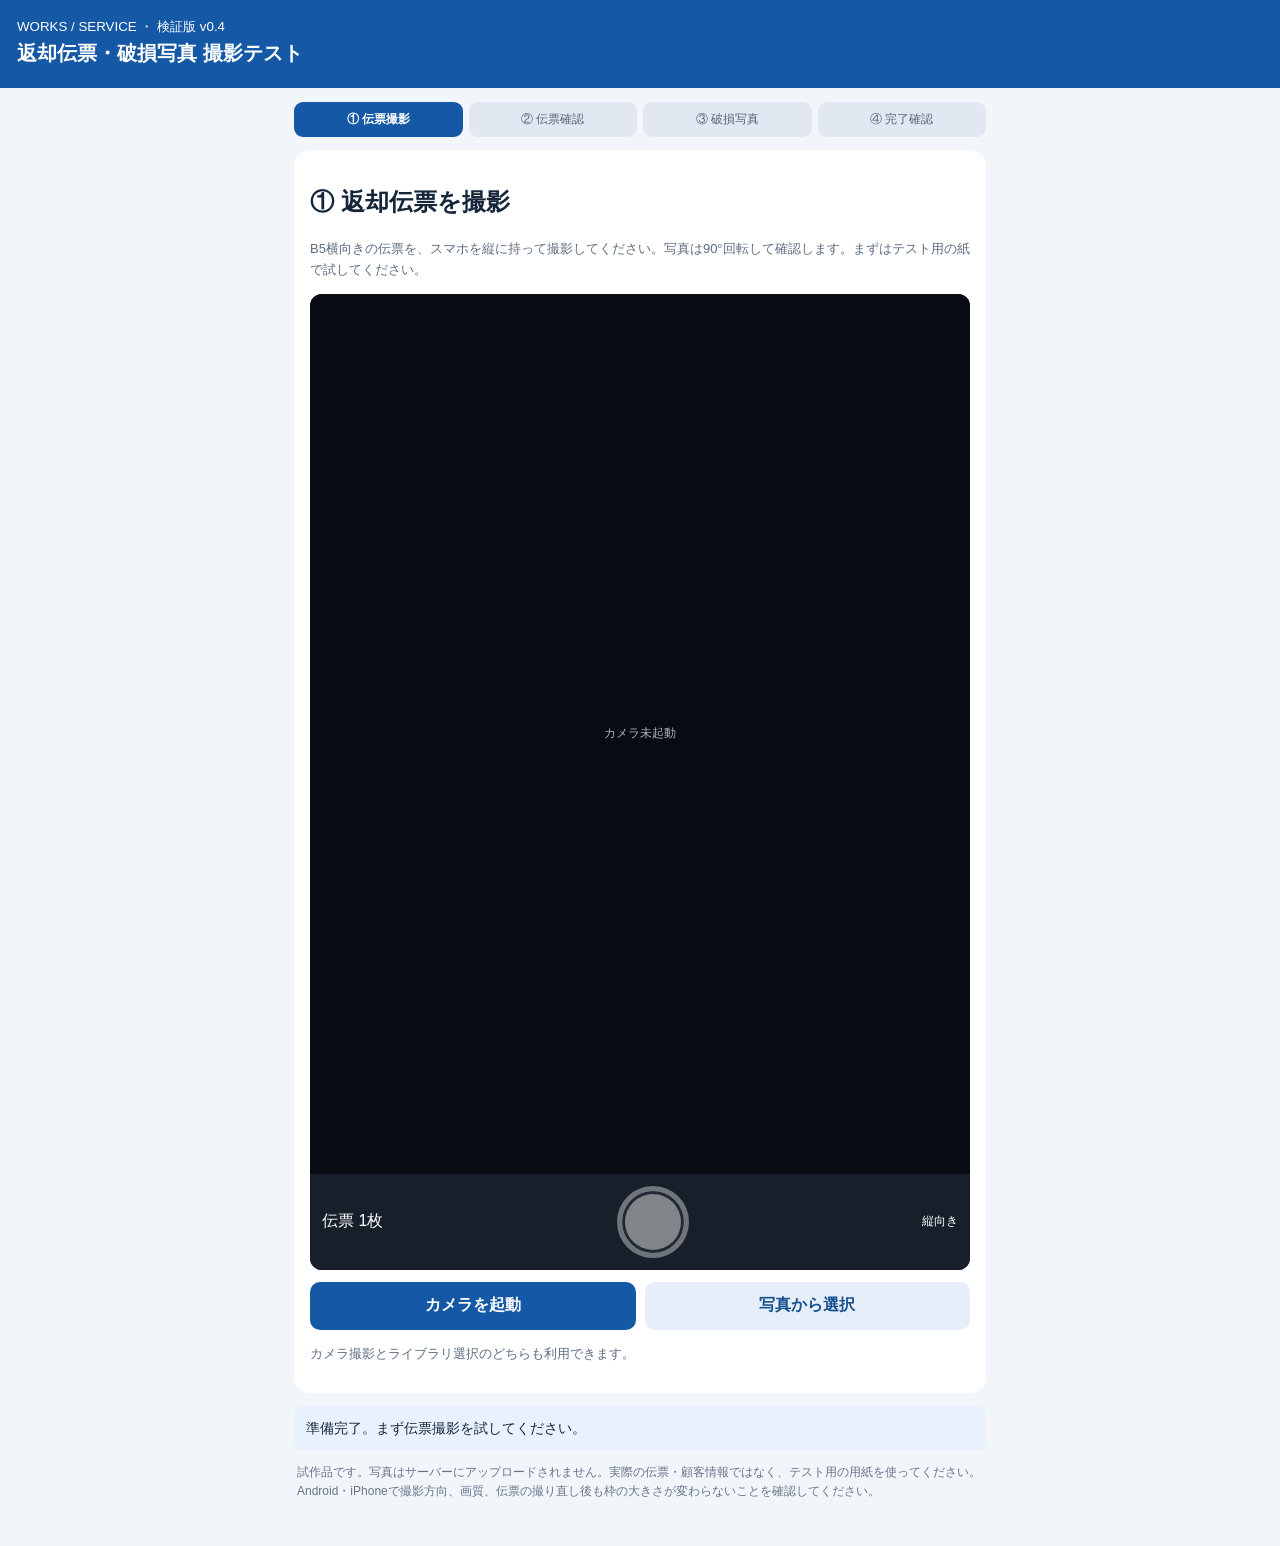
==== commit 095b5731: "Fix camera viewfinder resizing after ticket retake; keep rotation toggle" ====
--- a/camera-test/index.html
+++ b/camera-test/index.html
@@ -1,9 +1,9 @@
 <!doctype html>
 <html lang="ja"><head><meta charset="utf-8"><meta name="viewport" content="width=device-width, initial-scale=1, viewport-fit=cover"><meta name="theme-color" content="#1659a4"><title>WORKS 返却伝票＋破損写真 撮影テスト</title>
 <style>
-*{box-sizing:border-box}body{margin:0;background:#f2f5fa;color:#15263b;font-family:-apple-system,BlinkMacSystemFont,"Noto Sans JP",sans-serif}header{background:#1558a5;color:#fff;padding:17px}header h1{font-size:20px;margin:4px 0}main{max-width:720px;margin:auto;padding:14px}.card{background:white;border-radius:16px;padding:16px;margin-bottom:13px;box-shadow:0 2px 10px #1232 08}.steps{display:flex;gap:6px;justify-content:space-between;margin:0 0 13px}.steps span{font-size:12px;border-radius:9px;padding:9px 6px;text-align:center;flex:1;background:#e1e8f1;color:#536579}.steps span.current{background:#1558a5;color:white;font-weight:700}.muted{font-size:13px;color:#5d6d82;line-height:1.65}.line{display:flex;align-items:center;justify-content:space-between;gap:9px}.actions{display:flex;flex-wrap:wrap;gap:9px;margin-top:12px}.actions button{flex:1}button{border:0;border-radius:10px;background:#1558a5;color:white;font-size:16px;font-weight:700;min-height:48px;padding:10px 13px;cursor:pointer}button.secondary{background:#e7eef9;color:#15518f}button.warn{background:#fce8e8;color:#a52222}button:disabled{opacity:.45}.hidden{display:none!important}.view{background:#090d15;border-radius:12px;overflow:hidden}.viewport{width:100%;position:relative;overflow:hidden;aspect-ratio:3/4;background:#080b11}.viewport.damage{aspect-ratio:4/3}.viewport video{width:100%;height:100%;position:absolute;inset:0;object-fit:cover}.camera-actions{background:#17202a;color:white;padding:12px;display:flex;gap:9px;justify-content:space-between;align-items:center}.shutter{width:72px;height:72px;border-radius:50%;background:white;border:5px solid #ddd;box-shadow:inset 0 0 0 3px #303640;flex:0 0 72px}.camera-actions button.secondary{min-height:43px}.hint{color:#a9b4c2;font-size:12px;text-align:center;padding:12px}.status{padding:12px;border-radius:10px;background:#e9f1fd;font-size:14px;margin-top:10px;line-height:1.5}.status.error{background:#fff0f0;color:#ae2424}#ticketPreview{max-width:100%;max-height:48vh;display:block;margin:12px auto;object-fit:contain;border-radius:6px;background:#e3e8f1}.preview-frame{background:#e7edf5;border-radius:10px;padding:8px}.grid{display:grid;grid-template-columns:repeat(2,minmax(0,1fr));gap:10px;margin-top:12px}.photo{overflow:hidden;background:#ecf0f6;border-radius:10px}.photo img{display:block;width:100%;aspect-ratio:4/3;object-fit:cover}.photo>div{display:flex;align-items:center;justify-content:space-between;padding:7px;gap:5px}.photo button{font-size:13px;min-height:36px;padding:5px 9px}#gallery{margin-top:12px}.stats{font-size:14px;color:#52657c}dialog{width:94vw;max-width:780px;background:#131922;color:white;border:0;border-radius:12px;padding:12px}dialog::backdrop{background:#000c}dialog img{display:block;max-width:100%;max-height:74vh;object-fit:contain;margin:12px auto}footer{padding:12px 3px 30px;color:#66758a;font-size:12px;line-height:1.6}
+*{box-sizing:border-box}body{margin:0;background:#f2f5fa;color:#15263b;font-family:-apple-system,BlinkMacSystemFont,"Noto Sans JP",sans-serif}header{background:#1558a5;color:#fff;padding:17px}header h1{font-size:20px;margin:4px 0}main{max-width:720px;margin:auto;padding:14px}.card{background:white;border-radius:16px;padding:16px;margin-bottom:13px;box-shadow:0 2px 10px #1232 08}.steps{display:flex;gap:6px;justify-content:space-between;margin:0 0 13px}.steps span{font-size:12px;border-radius:9px;padding:9px 6px;text-align:center;flex:1;background:#e1e8f1;color:#536579}.steps span.current{background:#1558a5;color:white;font-weight:700}.muted{font-size:13px;color:#5d6d82;line-height:1.65}.line{display:flex;align-items:center;justify-content:space-between;gap:9px}.actions{display:flex;flex-wrap:wrap;gap:9px;margin-top:12px}.actions button{flex:1}button{border:0;border-radius:10px;background:#1558a5;color:white;font-size:16px;font-weight:700;min-height:48px;padding:10px 13px;cursor:pointer}button.secondary{background:#e7eef9;color:#15518f}button.warn{background:#fce8e8;color:#a52222}button:disabled{opacity:.45}.hidden{display:none!important}.view{background:#090d15;border-radius:12px;overflow:hidden}.viewport{position:relative;display:block;width:100%;height:0;padding-bottom:133.333333%;overflow:hidden;background:#080b11}.viewport.damage{padding-bottom:75%}.viewport .hint{position:absolute;inset:0;display:flex;align-items:center;justify-content:center}.viewport video{width:100%;height:100%;position:absolute;inset:0;object-fit:cover}.camera-actions{background:#17202a;color:white;padding:12px;display:flex;gap:9px;justify-content:space-between;align-items:center}.shutter{width:72px;height:72px;border-radius:50%;background:white;border:5px solid #ddd;box-shadow:inset 0 0 0 3px #303640;flex:0 0 72px}.camera-actions button.secondary{min-height:43px}.hint{color:#a9b4c2;font-size:12px;text-align:center;padding:12px}.status{padding:12px;border-radius:10px;background:#e9f1fd;font-size:14px;margin-top:10px;line-height:1.5}.status.error{background:#fff0f0;color:#ae2424}#ticketPreview{max-width:100%;max-height:48vh;display:block;margin:12px auto;object-fit:contain;border-radius:6px;background:#e3e8f1}.preview-frame{background:#e7edf5;border-radius:10px;padding:8px}.grid{display:grid;grid-template-columns:repeat(2,minmax(0,1fr));gap:10px;margin-top:12px}.photo{overflow:hidden;background:#ecf0f6;border-radius:10px}.photo img{display:block;width:100%;aspect-ratio:4/3;object-fit:cover}.photo>div{display:flex;align-items:center;justify-content:space-between;padding:7px;gap:5px}.photo button{font-size:13px;min-height:36px;padding:5px 9px}#gallery{margin-top:12px}.stats{font-size:14px;color:#52657c}dialog{width:94vw;max-width:780px;background:#131922;color:white;border:0;border-radius:12px;padding:12px}dialog::backdrop{background:#000c}dialog img{display:block;max-width:100%;max-height:74vh;object-fit:contain;margin:12px auto}footer{padding:12px 3px 30px;color:#66758a;font-size:12px;line-height:1.6}
 </style></head><body>
-<header><small>WORKS / SERVICE ・ 検証版 v0.3</small><h1>返却伝票・破損写真 撮影テスト</h1></header><main>
+<header><small>WORKS / SERVICE ・ 検証版 v0.4</small><h1>返却伝票・破損写真 撮影テスト</h1></header><main>
 <div class="steps"><span id="step1" class="current">① 伝票撮影</span><span id="step2">② 伝票確認</span><span id="step3">③ 破損写真</span><span id="step4">④ 完了確認</span></div>
 <section class="card" id="ticketStage"><h2>① 返却伝票を撮影</h2><p class="muted">B5横向きの伝票を、スマホを縦に持って撮影してください。写真は90°回転して確認します。まずはテスト用の紙で試してください。</p>
 <div class="view"><div class="viewport"><video id="ticketVideo" playsinline autoplay muted class="hidden"></video><div class="hint" id="ticketEmpty">カメラ未起動</div></div><div class="camera-actions"><span>伝票 1枚</span><button class="shutter" id="ticketShutter" aria-label="伝票撮影" disabled></button><span style="font-size:12px">縦向き</span></div></div>
@@ -14,7 +14,7 @@
 <p class="stats" id="stats">破損写真 0枚 / 合計1枚</p><div class="actions"><button id="toggleGallery" class="secondary">必要な時だけ写真を確認</button></div><div class="hidden" id="gallery"><div class="grid" id="photoGrid"></div></div></section>
 <section class="card hidden" id="completeStage"><h2>④ 撮影完了（テスト）</h2><div style="font-size:45px;text-align:center">✅</div><p id="summary" style="text-align:center;font-weight:700"></p><p class="muted">このテスト版ではGoogle Driveやスプレッドシートへの送信は行いません。撮影写真はページ終了・再読み込みで消えます。</p><div class="actions"><button id="backDamage" class="secondary">破損写真に戻る</button><button id="resetAll">最初から試す</button></div></section>
 <div id="status" class="status" role="status">準備完了。まず伝票撮影を試してください。</div>
-<footer>試作品です。写真はサーバーにアップロードされません。実際の伝票・顧客情報ではなく、テスト用の用紙を使ってください。Android・iPhoneで撮影方向と画質を確認してください。</footer>
+<footer>試作品です。写真はサーバーにアップロードされません。実際の伝票・顧客情報ではなく、テスト用の用紙を使ってください。Android・iPhoneで撮影方向、画質、伝票の撮り直し後も枠の大きさが変わらないことを確認してください。</footer>
 <dialog id="lightbox"><div class="line"><b id="lightboxTitle">写真</b><button class="secondary" id="closeLightbox">閉じる</button></div><img id="lightboxImage" alt="写真拡大"><div class="actions"><button id="saveImage" class="secondary">この写真を保存</button></div></dialog>
 <script>
 (()=>{'use strict';
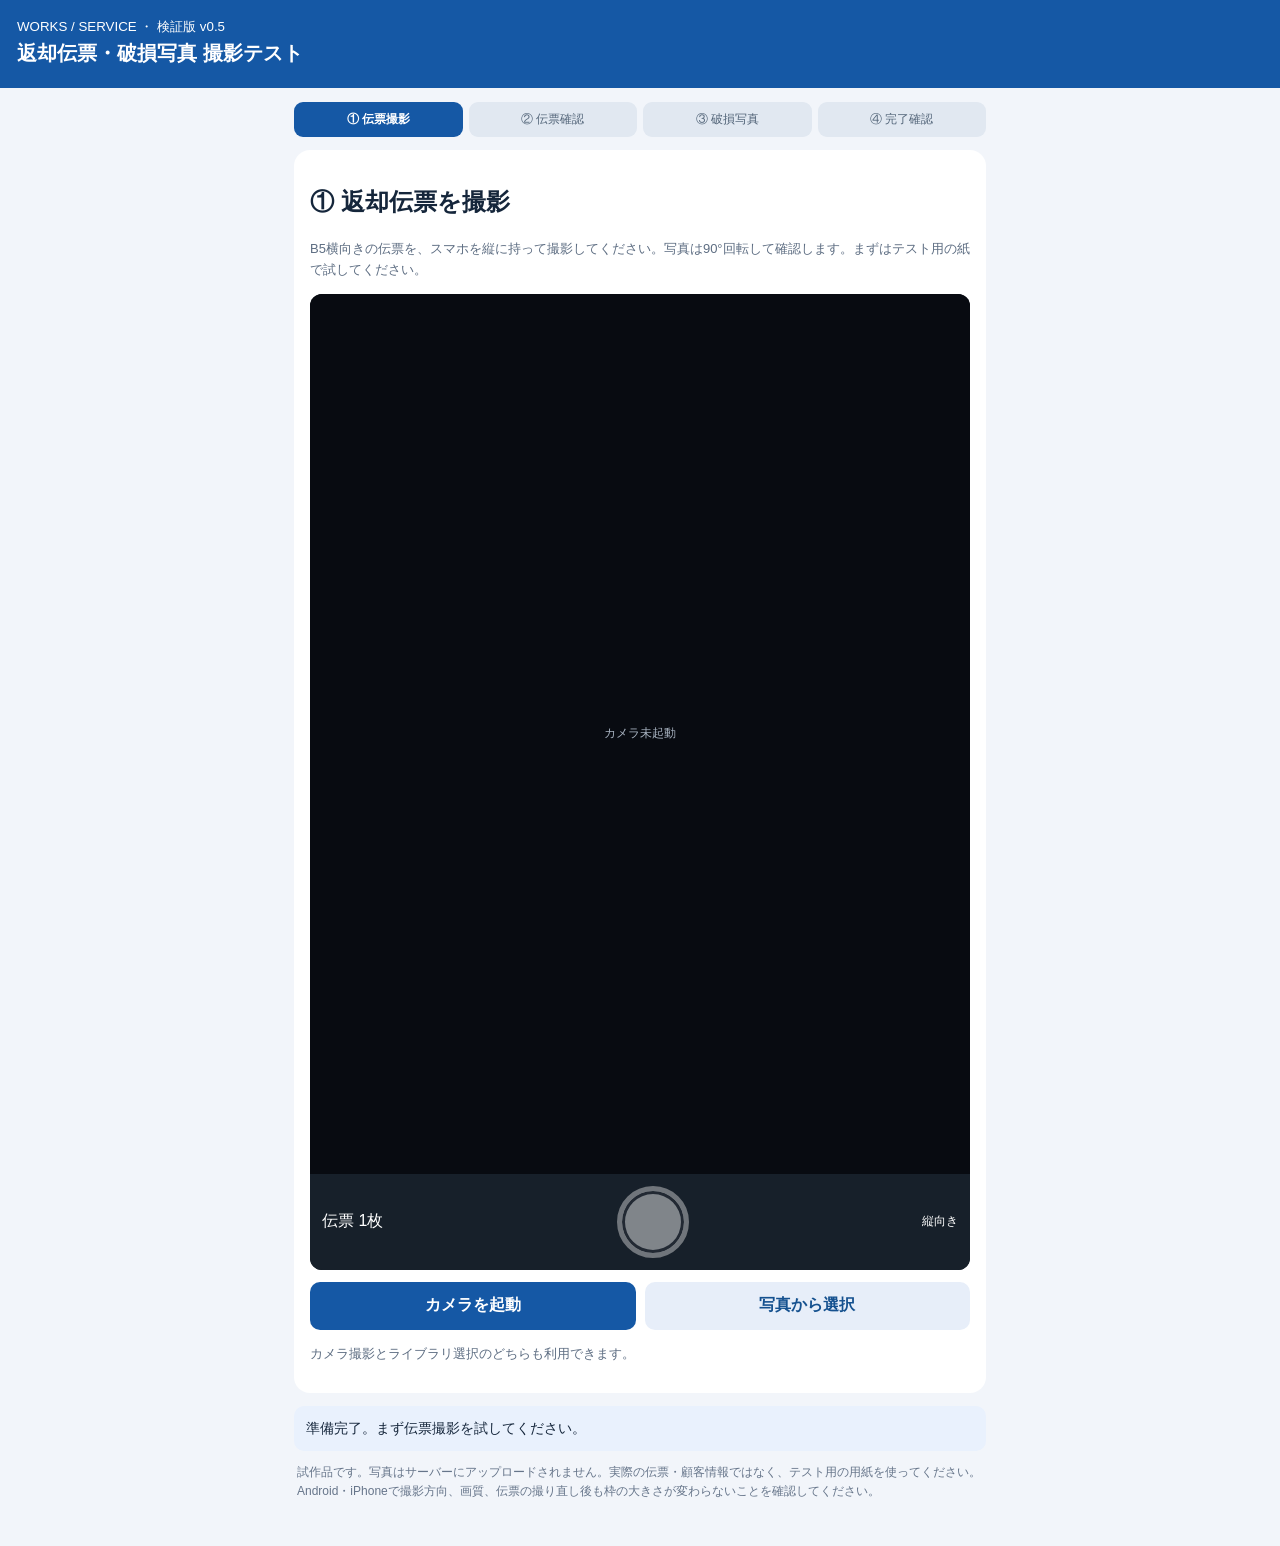
==== commit e2c730ee: "Keep ticket camera stream alive on retake to prevent iOS viewfinder shrinking" ====
--- a/camera-test/index.html
+++ b/camera-test/index.html
@@ -1,9 +1,9 @@
 <!doctype html>
 <html lang="ja"><head><meta charset="utf-8"><meta name="viewport" content="width=device-width, initial-scale=1, viewport-fit=cover"><meta name="theme-color" content="#1659a4"><title>WORKS 返却伝票＋破損写真 撮影テスト</title>
 <style>
-*{box-sizing:border-box}body{margin:0;background:#f2f5fa;color:#15263b;font-family:-apple-system,BlinkMacSystemFont,"Noto Sans JP",sans-serif}header{background:#1558a5;color:#fff;padding:17px}header h1{font-size:20px;margin:4px 0}main{max-width:720px;margin:auto;padding:14px}.card{background:white;border-radius:16px;padding:16px;margin-bottom:13px;box-shadow:0 2px 10px #1232 08}.steps{display:flex;gap:6px;justify-content:space-between;margin:0 0 13px}.steps span{font-size:12px;border-radius:9px;padding:9px 6px;text-align:center;flex:1;background:#e1e8f1;color:#536579}.steps span.current{background:#1558a5;color:white;font-weight:700}.muted{font-size:13px;color:#5d6d82;line-height:1.65}.line{display:flex;align-items:center;justify-content:space-between;gap:9px}.actions{display:flex;flex-wrap:wrap;gap:9px;margin-top:12px}.actions button{flex:1}button{border:0;border-radius:10px;background:#1558a5;color:white;font-size:16px;font-weight:700;min-height:48px;padding:10px 13px;cursor:pointer}button.secondary{background:#e7eef9;color:#15518f}button.warn{background:#fce8e8;color:#a52222}button:disabled{opacity:.45}.hidden{display:none!important}.view{background:#090d15;border-radius:12px;overflow:hidden}.viewport{position:relative;display:block;width:100%;height:0;padding-bottom:133.333333%;overflow:hidden;background:#080b11}.viewport.damage{padding-bottom:75%}.viewport .hint{position:absolute;inset:0;display:flex;align-items:center;justify-content:center}.viewport video{width:100%;height:100%;position:absolute;inset:0;object-fit:cover}.camera-actions{background:#17202a;color:white;padding:12px;display:flex;gap:9px;justify-content:space-between;align-items:center}.shutter{width:72px;height:72px;border-radius:50%;background:white;border:5px solid #ddd;box-shadow:inset 0 0 0 3px #303640;flex:0 0 72px}.camera-actions button.secondary{min-height:43px}.hint{color:#a9b4c2;font-size:12px;text-align:center;padding:12px}.status{padding:12px;border-radius:10px;background:#e9f1fd;font-size:14px;margin-top:10px;line-height:1.5}.status.error{background:#fff0f0;color:#ae2424}#ticketPreview{max-width:100%;max-height:48vh;display:block;margin:12px auto;object-fit:contain;border-radius:6px;background:#e3e8f1}.preview-frame{background:#e7edf5;border-radius:10px;padding:8px}.grid{display:grid;grid-template-columns:repeat(2,minmax(0,1fr));gap:10px;margin-top:12px}.photo{overflow:hidden;background:#ecf0f6;border-radius:10px}.photo img{display:block;width:100%;aspect-ratio:4/3;object-fit:cover}.photo>div{display:flex;align-items:center;justify-content:space-between;padding:7px;gap:5px}.photo button{font-size:13px;min-height:36px;padding:5px 9px}#gallery{margin-top:12px}.stats{font-size:14px;color:#52657c}dialog{width:94vw;max-width:780px;background:#131922;color:white;border:0;border-radius:12px;padding:12px}dialog::backdrop{background:#000c}dialog img{display:block;max-width:100%;max-height:74vh;object-fit:contain;margin:12px auto}footer{padding:12px 3px 30px;color:#66758a;font-size:12px;line-height:1.6}
+*{box-sizing:border-box}body{margin:0;background:#f2f5fa;color:#15263b;font-family:-apple-system,BlinkMacSystemFont,"Noto Sans JP",sans-serif}header{background:#1558a5;color:#fff;padding:17px}header h1{font-size:20px;margin:4px 0}main{max-width:720px;margin:auto;padding:14px}.card{background:white;border-radius:16px;padding:16px;margin-bottom:13px;box-shadow:0 2px 10px #1232 08}.steps{display:flex;gap:6px;justify-content:space-between;margin:0 0 13px}.steps span{font-size:12px;border-radius:9px;padding:9px 6px;text-align:center;flex:1;background:#e1e8f1;color:#536579}.steps span.current{background:#1558a5;color:white;font-weight:700}.muted{font-size:13px;color:#5d6d82;line-height:1.65}.line{display:flex;align-items:center;justify-content:space-between;gap:9px}.actions{display:flex;flex-wrap:wrap;gap:9px;margin-top:12px}.actions button{flex:1}button{border:0;border-radius:10px;background:#1558a5;color:white;font-size:16px;font-weight:700;min-height:48px;padding:10px 13px;cursor:pointer}button.secondary{background:#e7eef9;color:#15518f}button.warn{background:#fce8e8;color:#a52222}button:disabled{opacity:.45}.hidden{display:none!important}.view{background:#090d15;border-radius:12px;overflow:hidden}.viewport{position:relative;display:block;width:100%;height:0;padding-bottom:133.333333%;overflow:hidden;background:#080b11}.viewport.damage{padding-bottom:75%}.viewport .hint{position:absolute;inset:0;display:flex;align-items:center;justify-content:center}.viewport video{display:block;position:absolute;inset:0;width:100%!important;height:100%!important;min-width:100%;min-height:100%;object-fit:cover;max-width:none;max-height:none}.camera-actions{background:#17202a;color:white;padding:12px;display:flex;gap:9px;justify-content:space-between;align-items:center}.shutter{width:72px;height:72px;border-radius:50%;background:white;border:5px solid #ddd;box-shadow:inset 0 0 0 3px #303640;flex:0 0 72px}.camera-actions button.secondary{min-height:43px}.hint{color:#a9b4c2;font-size:12px;text-align:center;padding:12px}.status{padding:12px;border-radius:10px;background:#e9f1fd;font-size:14px;margin-top:10px;line-height:1.5}.status.error{background:#fff0f0;color:#ae2424}#ticketPreview{max-width:100%;max-height:48vh;display:block;margin:12px auto;object-fit:contain;border-radius:6px;background:#e3e8f1}.preview-frame{background:#e7edf5;border-radius:10px;padding:8px}.grid{display:grid;grid-template-columns:repeat(2,minmax(0,1fr));gap:10px;margin-top:12px}.photo{overflow:hidden;background:#ecf0f6;border-radius:10px}.photo img{display:block;width:100%;aspect-ratio:4/3;object-fit:cover}.photo>div{display:flex;align-items:center;justify-content:space-between;padding:7px;gap:5px}.photo button{font-size:13px;min-height:36px;padding:5px 9px}#gallery{margin-top:12px}.stats{font-size:14px;color:#52657c}dialog{width:94vw;max-width:780px;background:#131922;color:white;border:0;border-radius:12px;padding:12px}dialog::backdrop{background:#000c}dialog img{display:block;max-width:100%;max-height:74vh;object-fit:contain;margin:12px auto}footer{padding:12px 3px 30px;color:#66758a;font-size:12px;line-height:1.6}
 </style></head><body>
-<header><small>WORKS / SERVICE ・ 検証版 v0.4</small><h1>返却伝票・破損写真 撮影テスト</h1></header><main>
+<header><small>WORKS / SERVICE ・ 検証版 v0.5</small><h1>返却伝票・破損写真 撮影テスト</h1></header><main>
 <div class="steps"><span id="step1" class="current">① 伝票撮影</span><span id="step2">② 伝票確認</span><span id="step3">③ 破損写真</span><span id="step4">④ 完了確認</span></div>
 <section class="card" id="ticketStage"><h2>① 返却伝票を撮影</h2><p class="muted">B5横向きの伝票を、スマホを縦に持って撮影してください。写真は90°回転して確認します。まずはテスト用の紙で試してください。</p>
 <div class="view"><div class="viewport"><video id="ticketVideo" playsinline autoplay muted class="hidden"></video><div class="hint" id="ticketEmpty">カメラ未起動</div></div><div class="camera-actions"><span>伝票 1枚</span><button class="shutter" id="ticketShutter" aria-label="伝票撮影" disabled></button><span style="font-size:12px">縦向き</span></div></div>
@@ -30,7 +30,7 @@
 async function fromFile(file){const bitmap=await createImageBitmap(file);try{const scale=Math.min(1,2400/Math.max(bitmap.width,bitmap.height));const c=document.createElement('canvas');c.width=Math.max(1,Math.round(bitmap.width*scale));c.height=Math.max(1,Math.round(bitmap.height*scale));c.getContext('2d',{alpha:false}).drawImage(bitmap,0,0,c.width,c.height);const b=await jpeg(c),out=makeShot(b,c.width,c.height);c.width=c.height=0;return out}finally{bitmap.close()}}
 function discard(s){if(s)URL.revokeObjectURL(s.url)}
 async function rotateTicket(){if(!ticketSource)return;const b=await createImageBitmap(ticketSource.blob);try{const c=document.createElement('canvas');c.width=b.height;c.height=b.width;const ctx=c.getContext('2d',{alpha:false});ctx.translate(c.width/2,c.height/2);ctx.rotate(direction*Math.PI/2);ctx.drawImage(b,-b.width/2,-b.height/2);discard(ticket);ticket=makeShot(await jpeg(c),c.width,c.height);$('ticketPreview').src=ticket.url;c.width=c.height=0}finally{b.close()}}
-async function setTicket(s){stop();discard(ticketSource);discard(ticket);ticketSource=s;ticket=null;direction=1;await rotateTicket();setStep(2);message('伝票写真を確認してください。文字の向きが違えば回転方向を切り替えられます。')}
+async function setTicket(s){if(cameraType==='ticket'&&stream){$('ticketVideo').classList.add('hidden');$('ticketShutter').disabled=true}else{stop()}discard(ticketSource);discard(ticket);ticketSource=s;ticket=null;direction=1;await rotateTicket();setStep(2);message('伝票写真を確認してください。文字の向きが違えば回転方向を切り替えられます。')}
 async function task(fn){if(busy)return;busy=true;try{await fn()}catch(e){message('処理エラー: '+e.message,true)}finally{busy=false;refresh()}}
 function refresh(){$('damageCount').textContent=photos.length;$('stats').textContent='破損写真 '+photos.length+'枚 / 合計 '+(photos.length+(ticket?1:0))+'枚 ・ 圧縮後 '+((photos.reduce((s,p)=>s+p.blob.size,0)+(ticket?.blob.size||0))/1048576).toFixed(1)+' MB';$('damageShutter').disabled=busy||!stream||cameraType!=='damage'||photos.length>=49;$('damageFileBtn').disabled=photos.length>=49;if(galleryOpen)render()}
 function render(){const grid=$('photoGrid');grid.replaceChildren();photos.forEach((s,i)=>{const box=document.createElement('div');box.className='photo';const img=document.createElement('img');img.src=s.url;img.loading='lazy';img.alt='破損写真 '+(i+1);img.onclick=()=>openPhoto(i);const foot=document.createElement('div');const label=document.createElement('span');label.textContent='写真'+(i+1);const btn=document.createElement('button');btn.className='warn';btn.textContent='削除';btn.onclick=()=>{if(!confirm('写真'+(i+1)+'を削除しますか？'))return;discard(s);photos.splice(i,1);refresh()};foot.append(label,btn);box.append(img,foot);grid.append(box)})}
@@ -38,8 +38,8 @@
 $('ticketStart').onclick=()=>start('ticket');$('ticketShutter').onclick=()=>task(async()=>setTicket(await fromVideo('ticket')));
 $('ticketFileBtn').onclick=()=>$('ticketFile').click();$('ticketFile').onchange=e=>task(async()=>{const f=e.target.files?.[0];if(f)await setTicket(await fromFile(f));e.target.value=''});
 $('turn').onclick=()=>task(async()=>{direction*=-1;await rotateTicket()});
-$('retry').onclick=()=>{discard(ticketSource);discard(ticket);ticketSource=ticket=null;setStep(1);message('伝票を撮り直してください。')};
-$('accept').onclick=()=>{setStep(3);message('伝票確定。破損写真の連続撮影へ進んでください。')};
+$('retry').onclick=()=>{discard(ticketSource);discard(ticket);ticketSource=ticket=null;setStep(1);if(stream&&cameraType==='ticket'&&stream.getVideoTracks().some(t=>t.readyState==='live')){$('ticketVideo').classList.remove('hidden');$('ticketEmpty').classList.add('hidden');$('ticketShutter').disabled=false;message('同じカメラで撮り直せます。枠の大きさを維持します。')}else{stop();message('伝票を撮り直してください。「カメラを起動」を押してください。')}};
+$('accept').onclick=()=>{stop();setStep(3);message('伝票確定。破損写真の連続撮影へ進んでください。')};
 $('damageStart').onclick=()=>start('damage');
 $('damageShutter').onclick=()=>task(async()=>{if(photos.length>=49)return;photos.push(await fromVideo('damage'));message(photos.length+'枚撮影しました。続けて撮影できます。')});
 $('damageFileBtn').onclick=()=>$('damageFiles').click();$('damageFiles').onchange=e=>task(async()=>{const files=Array.from(e.target.files||[]);let added=0;for(const file of files){if(photos.length>=49)break;photos.push(await fromFile(file));added++}e.target.value='';message(added+'枚追加しました。')});
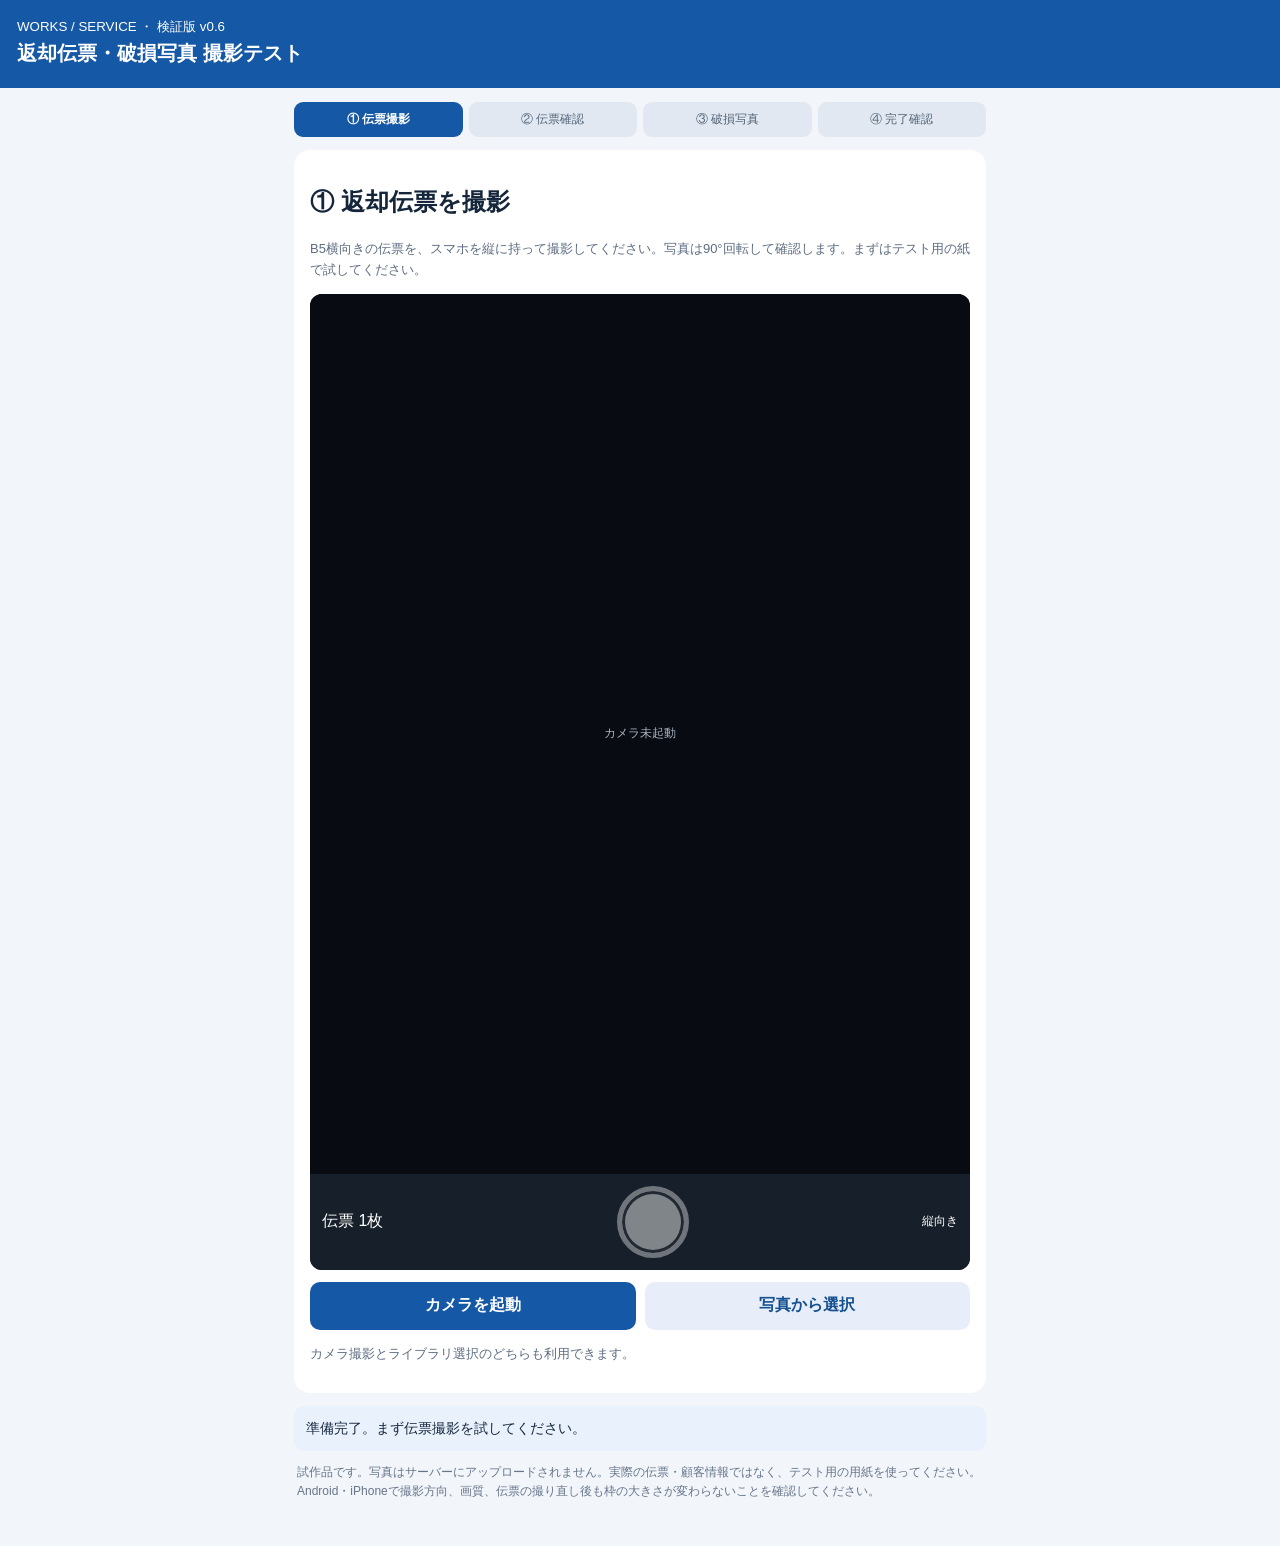
==== commit 352983c3: "Hide camera startup button when ticket camera is active and after retake" ====
--- a/camera-test/index.html
+++ b/camera-test/index.html
@@ -3,7 +3,7 @@
 <style>
 *{box-sizing:border-box}body{margin:0;background:#f2f5fa;color:#15263b;font-family:-apple-system,BlinkMacSystemFont,"Noto Sans JP",sans-serif}header{background:#1558a5;color:#fff;padding:17px}header h1{font-size:20px;margin:4px 0}main{max-width:720px;margin:auto;padding:14px}.card{background:white;border-radius:16px;padding:16px;margin-bottom:13px;box-shadow:0 2px 10px #1232 08}.steps{display:flex;gap:6px;justify-content:space-between;margin:0 0 13px}.steps span{font-size:12px;border-radius:9px;padding:9px 6px;text-align:center;flex:1;background:#e1e8f1;color:#536579}.steps span.current{background:#1558a5;color:white;font-weight:700}.muted{font-size:13px;color:#5d6d82;line-height:1.65}.line{display:flex;align-items:center;justify-content:space-between;gap:9px}.actions{display:flex;flex-wrap:wrap;gap:9px;margin-top:12px}.actions button{flex:1}button{border:0;border-radius:10px;background:#1558a5;color:white;font-size:16px;font-weight:700;min-height:48px;padding:10px 13px;cursor:pointer}button.secondary{background:#e7eef9;color:#15518f}button.warn{background:#fce8e8;color:#a52222}button:disabled{opacity:.45}.hidden{display:none!important}.view{background:#090d15;border-radius:12px;overflow:hidden}.viewport{position:relative;display:block;width:100%;height:0;padding-bottom:133.333333%;overflow:hidden;background:#080b11}.viewport.damage{padding-bottom:75%}.viewport .hint{position:absolute;inset:0;display:flex;align-items:center;justify-content:center}.viewport video{display:block;position:absolute;inset:0;width:100%!important;height:100%!important;min-width:100%;min-height:100%;object-fit:cover;max-width:none;max-height:none}.camera-actions{background:#17202a;color:white;padding:12px;display:flex;gap:9px;justify-content:space-between;align-items:center}.shutter{width:72px;height:72px;border-radius:50%;background:white;border:5px solid #ddd;box-shadow:inset 0 0 0 3px #303640;flex:0 0 72px}.camera-actions button.secondary{min-height:43px}.hint{color:#a9b4c2;font-size:12px;text-align:center;padding:12px}.status{padding:12px;border-radius:10px;background:#e9f1fd;font-size:14px;margin-top:10px;line-height:1.5}.status.error{background:#fff0f0;color:#ae2424}#ticketPreview{max-width:100%;max-height:48vh;display:block;margin:12px auto;object-fit:contain;border-radius:6px;background:#e3e8f1}.preview-frame{background:#e7edf5;border-radius:10px;padding:8px}.grid{display:grid;grid-template-columns:repeat(2,minmax(0,1fr));gap:10px;margin-top:12px}.photo{overflow:hidden;background:#ecf0f6;border-radius:10px}.photo img{display:block;width:100%;aspect-ratio:4/3;object-fit:cover}.photo>div{display:flex;align-items:center;justify-content:space-between;padding:7px;gap:5px}.photo button{font-size:13px;min-height:36px;padding:5px 9px}#gallery{margin-top:12px}.stats{font-size:14px;color:#52657c}dialog{width:94vw;max-width:780px;background:#131922;color:white;border:0;border-radius:12px;padding:12px}dialog::backdrop{background:#000c}dialog img{display:block;max-width:100%;max-height:74vh;object-fit:contain;margin:12px auto}footer{padding:12px 3px 30px;color:#66758a;font-size:12px;line-height:1.6}
 </style></head><body>
-<header><small>WORKS / SERVICE ・ 検証版 v0.5</small><h1>返却伝票・破損写真 撮影テスト</h1></header><main>
+<header><small>WORKS / SERVICE ・ 検証版 v0.6</small><h1>返却伝票・破損写真 撮影テスト</h1></header><main>
 <div class="steps"><span id="step1" class="current">① 伝票撮影</span><span id="step2">② 伝票確認</span><span id="step3">③ 破損写真</span><span id="step4">④ 完了確認</span></div>
 <section class="card" id="ticketStage"><h2>① 返却伝票を撮影</h2><p class="muted">B5横向きの伝票を、スマホを縦に持って撮影してください。写真は90°回転して確認します。まずはテスト用の紙で試してください。</p>
 <div class="view"><div class="viewport"><video id="ticketVideo" playsinline autoplay muted class="hidden"></video><div class="hint" id="ticketEmpty">カメラ未起動</div></div><div class="camera-actions"><span>伝票 1枚</span><button class="shutter" id="ticketShutter" aria-label="伝票撮影" disabled></button><span style="font-size:12px">縦向き</span></div></div>
@@ -22,8 +22,8 @@
 let stream=null,cameraType=null,ticketSource=null,ticket=null,direction=1,photos=[],busy=false,galleryOpen=false,selected=null;
 function message(m,error=false){$('status').textContent=m;$('status').className='status'+(error?' error':'')}
 function setStep(n){['ticketStage','confirmStage','damageStage','completeStage'].forEach((id,i)=>$(id).classList.toggle('hidden',i!==n-1));for(let i=1;i<=4;i++)$('step'+i).classList.toggle('current',i===n)}
-function stop(){if(stream){stream.getTracks().forEach(x=>x.stop());stream=null}['ticketVideo','damageVideo'].forEach(id=>{$(id).srcObject=null;$(id).classList.add('hidden')});$('ticketEmpty').classList.remove('hidden');$('damageEmpty').classList.remove('hidden');$('ticketShutter').disabled=true;$('damageShutter').disabled=true;cameraType=null}
-async function start(kind){stop();if(!navigator.mediaDevices?.getUserMedia){message('カメラ非対応です。HTTPS接続とカメラ許可を確認してください。',true);return}try{const video=$(kind==='ticket'?'ticketVideo':'damageVideo');stream=await navigator.mediaDevices.getUserMedia({audio:false,video:{facingMode:{ideal:'environment'},width:{ideal:3840},height:{ideal:2160}}});video.srcObject=stream;await video.play();cameraType=kind;video.classList.remove('hidden');$(kind==='ticket'?'ticketEmpty':'damageEmpty').classList.add('hidden');$(kind==='ticket'?'ticketShutter':'damageShutter').disabled=false;message(kind==='ticket'?'伝票を縦向きに撮影してください。':'連続撮影できます。')}catch(e){stop();message('カメラ起動失敗: '+(e.name||'不明')+'。アクセス許可を確認してください。',true)}}
+function stop(){if(stream){stream.getTracks().forEach(x=>x.stop());stream=null}['ticketVideo','damageVideo'].forEach(id=>{$(id).srcObject=null;$(id).classList.add('hidden')});$('ticketEmpty').classList.remove('hidden');$('damageEmpty').classList.remove('hidden');$('ticketShutter').disabled=true;$('damageShutter').disabled=true;$('ticketStart').classList.remove('hidden');cameraType=null}
+async function start(kind){stop();if(!navigator.mediaDevices?.getUserMedia){message('カメラ非対応です。HTTPS接続とカメラ許可を確認してください。',true);return}try{const video=$(kind==='ticket'?'ticketVideo':'damageVideo');stream=await navigator.mediaDevices.getUserMedia({audio:false,video:{facingMode:{ideal:'environment'},width:{ideal:3840},height:{ideal:2160}}});video.srcObject=stream;await video.play();cameraType=kind;video.classList.remove('hidden');$(kind==='ticket'?'ticketEmpty':'damageEmpty').classList.add('hidden');$(kind==='ticket'?'ticketShutter':'damageShutter').disabled=false;if(kind==='ticket')$('ticketStart').classList.add('hidden');message(kind==='ticket'?'伝票を縦向きに撮影してください。':'連続撮影できます。')}catch(e){stop();message('カメラ起動失敗: '+(e.name||'不明')+'。アクセス許可を確認してください。',true)}}
 function jpeg(canvas){return new Promise((resolve,reject)=>canvas.toBlob(b=>b?resolve(b):reject(Error('JPEG変換に失敗しました')),'image/jpeg',.88))}
 function makeShot(blob,w,h){return{blob,url:URL.createObjectURL(blob),w,h}}
 async function fromVideo(kind){const v=$(kind==='ticket'?'ticketVideo':'damageVideo');if(!stream||cameraType!==kind||!v.videoWidth)throw Error('カメラの映像がありません');const w=v.videoWidth,h=v.videoHeight,target=kind==='ticket'?3/4:4/3;let sw=w,sh=h,sx=0,sy=0;if(w/h>target){sw=h*target;sx=(w-sw)/2}else{sh=w/target;sy=(h-sh)/2}const scale=Math.min(1,2400/Math.max(sw,sh));const c=document.createElement('canvas');c.width=Math.max(1,Math.round(sw*scale));c.height=Math.max(1,Math.round(sh*scale));c.getContext('2d',{alpha:false}).drawImage(v,sx,sy,sw,sh,0,0,c.width,c.height);const b=await jpeg(c),out=makeShot(b,c.width,c.height);c.width=c.height=0;return out}
@@ -38,7 +38,7 @@
 $('ticketStart').onclick=()=>start('ticket');$('ticketShutter').onclick=()=>task(async()=>setTicket(await fromVideo('ticket')));
 $('ticketFileBtn').onclick=()=>$('ticketFile').click();$('ticketFile').onchange=e=>task(async()=>{const f=e.target.files?.[0];if(f)await setTicket(await fromFile(f));e.target.value=''});
 $('turn').onclick=()=>task(async()=>{direction*=-1;await rotateTicket()});
-$('retry').onclick=()=>{discard(ticketSource);discard(ticket);ticketSource=ticket=null;setStep(1);if(stream&&cameraType==='ticket'&&stream.getVideoTracks().some(t=>t.readyState==='live')){$('ticketVideo').classList.remove('hidden');$('ticketEmpty').classList.add('hidden');$('ticketShutter').disabled=false;message('同じカメラで撮り直せます。枠の大きさを維持します。')}else{stop();message('伝票を撮り直してください。「カメラを起動」を押してください。')}};
+$('retry').onclick=()=>{discard(ticketSource);discard(ticket);ticketSource=ticket=null;setStep(1);if(stream&&cameraType==='ticket'&&stream.getVideoTracks().some(t=>t.readyState==='live')){$('ticketVideo').classList.remove('hidden');$('ticketEmpty').classList.add('hidden');$('ticketShutter').disabled=false;$('ticketStart').classList.add('hidden');message('同じカメラで撮り直せます。枠の大きさを維持します。')}else{stop();message('伝票を撮り直してください。「カメラを起動」を押してください。')}};
 $('accept').onclick=()=>{stop();setStep(3);message('伝票確定。破損写真の連続撮影へ進んでください。')};
 $('damageStart').onclick=()=>start('damage');
 $('damageShutter').onclick=()=>task(async()=>{if(photos.length>=49)return;photos.push(await fromVideo('damage'));message(photos.length+'枚撮影しました。続けて撮影できます。')});
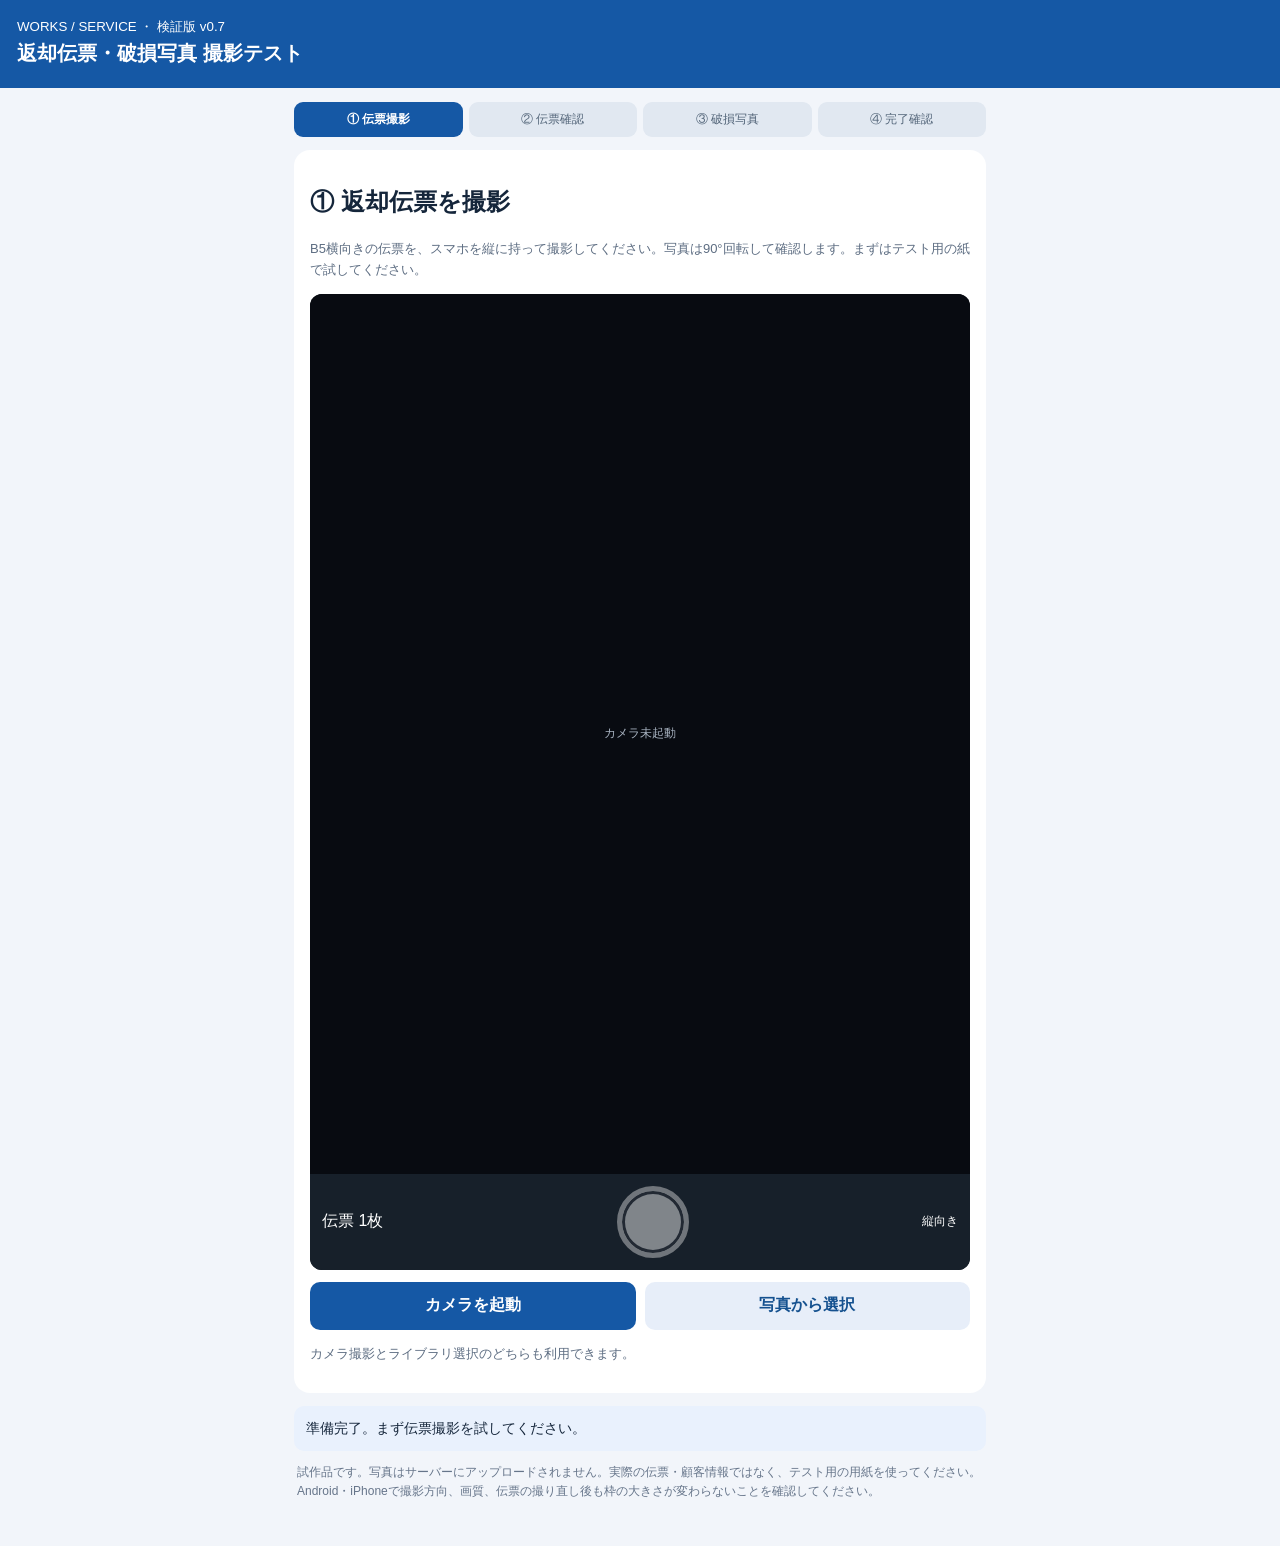
==== commit 84ac043d: "Keep ticket video and viewfinder mounted while confirming or retaking (v0.7)" ====
--- a/camera-test/index.html
+++ b/camera-test/index.html
@@ -2,14 +2,13 @@
 <html lang="ja"><head><meta charset="utf-8"><meta name="viewport" content="width=device-width, initial-scale=1, viewport-fit=cover"><meta name="theme-color" content="#1659a4"><title>WORKS 返却伝票＋破損写真 撮影テスト</title>
 <style>
 *{box-sizing:border-box}body{margin:0;background:#f2f5fa;color:#15263b;font-family:-apple-system,BlinkMacSystemFont,"Noto Sans JP",sans-serif}header{background:#1558a5;color:#fff;padding:17px}header h1{font-size:20px;margin:4px 0}main{max-width:720px;margin:auto;padding:14px}.card{background:white;border-radius:16px;padding:16px;margin-bottom:13px;box-shadow:0 2px 10px #1232 08}.steps{display:flex;gap:6px;justify-content:space-between;margin:0 0 13px}.steps span{font-size:12px;border-radius:9px;padding:9px 6px;text-align:center;flex:1;background:#e1e8f1;color:#536579}.steps span.current{background:#1558a5;color:white;font-weight:700}.muted{font-size:13px;color:#5d6d82;line-height:1.65}.line{display:flex;align-items:center;justify-content:space-between;gap:9px}.actions{display:flex;flex-wrap:wrap;gap:9px;margin-top:12px}.actions button{flex:1}button{border:0;border-radius:10px;background:#1558a5;color:white;font-size:16px;font-weight:700;min-height:48px;padding:10px 13px;cursor:pointer}button.secondary{background:#e7eef9;color:#15518f}button.warn{background:#fce8e8;color:#a52222}button:disabled{opacity:.45}.hidden{display:none!important}.view{background:#090d15;border-radius:12px;overflow:hidden}.viewport{position:relative;display:block;width:100%;height:0;padding-bottom:133.333333%;overflow:hidden;background:#080b11}.viewport.damage{padding-bottom:75%}.viewport .hint{position:absolute;inset:0;display:flex;align-items:center;justify-content:center}.viewport video{display:block;position:absolute;inset:0;width:100%!important;height:100%!important;min-width:100%;min-height:100%;object-fit:cover;max-width:none;max-height:none}.camera-actions{background:#17202a;color:white;padding:12px;display:flex;gap:9px;justify-content:space-between;align-items:center}.shutter{width:72px;height:72px;border-radius:50%;background:white;border:5px solid #ddd;box-shadow:inset 0 0 0 3px #303640;flex:0 0 72px}.camera-actions button.secondary{min-height:43px}.hint{color:#a9b4c2;font-size:12px;text-align:center;padding:12px}.status{padding:12px;border-radius:10px;background:#e9f1fd;font-size:14px;margin-top:10px;line-height:1.5}.status.error{background:#fff0f0;color:#ae2424}#ticketPreview{max-width:100%;max-height:48vh;display:block;margin:12px auto;object-fit:contain;border-radius:6px;background:#e3e8f1}.preview-frame{background:#e7edf5;border-radius:10px;padding:8px}.grid{display:grid;grid-template-columns:repeat(2,minmax(0,1fr));gap:10px;margin-top:12px}.photo{overflow:hidden;background:#ecf0f6;border-radius:10px}.photo img{display:block;width:100%;aspect-ratio:4/3;object-fit:cover}.photo>div{display:flex;align-items:center;justify-content:space-between;padding:7px;gap:5px}.photo button{font-size:13px;min-height:36px;padding:5px 9px}#gallery{margin-top:12px}.stats{font-size:14px;color:#52657c}dialog{width:94vw;max-width:780px;background:#131922;color:white;border:0;border-radius:12px;padding:12px}dialog::backdrop{background:#000c}dialog img{display:block;max-width:100%;max-height:74vh;object-fit:contain;margin:12px auto}footer{padding:12px 3px 30px;color:#66758a;font-size:12px;line-height:1.6}
-</style></head><body>
-<header><small>WORKS / SERVICE ・ 検証版 v0.6</small><h1>返却伝票・破損写真 撮影テスト</h1></header><main>
+.ticket-cover{position:absolute;inset:0;background:#17202a;display:flex;align-items:center;justify-content:center;padding:6px;z-index:3}.ticket-cover img{max-width:100%;max-height:100%;object-fit:contain;display:block}.ticket-confirm{border-top:1px solid #e3eaf2;margin-top:13px;padding-top:12px}</style></head><body>
+<header><small>WORKS / SERVICE ・ 検証版 v0.7</small><h1>返却伝票・破損写真 撮影テスト</h1></header><main>
 <div class="steps"><span id="step1" class="current">① 伝票撮影</span><span id="step2">② 伝票確認</span><span id="step3">③ 破損写真</span><span id="step4">④ 完了確認</span></div>
 <section class="card" id="ticketStage"><h2>① 返却伝票を撮影</h2><p class="muted">B5横向きの伝票を、スマホを縦に持って撮影してください。写真は90°回転して確認します。まずはテスト用の紙で試してください。</p>
-<div class="view"><div class="viewport"><video id="ticketVideo" playsinline autoplay muted class="hidden"></video><div class="hint" id="ticketEmpty">カメラ未起動</div></div><div class="camera-actions"><span>伝票 1枚</span><button class="shutter" id="ticketShutter" aria-label="伝票撮影" disabled></button><span style="font-size:12px">縦向き</span></div></div>
-<div class="actions"><button id="ticketStart">カメラを起動</button><button id="ticketFileBtn" class="secondary">写真から選択</button></div><input type="file" id="ticketFile" accept="image/*" class="hidden">
-<p class="muted">カメラ撮影とライブラリ選択のどちらも利用できます。</p></section>
-<section class="card hidden" id="confirmStage"><h2>② 伝票写真を確認</h2><p class="muted">読み取れる向きになっていますか？ 方向が違えば「反対方向に回転」を押してください。</p><div class="preview-frame"><img id="ticketPreview" alt="回転後の返却伝票"></div><div class="actions"><button id="turn" class="secondary">反対方向に回転</button></div><p style="text-align:center;font-weight:700">この伝票写真でよろしいですか？</p><div class="actions"><button id="retry" class="secondary">いいえ・撮り直す</button><button id="accept">はい・次へ</button></div></section>
+<div class="view"><div class="viewport"><video id="ticketVideo" playsinline autoplay muted class="hidden"></video><div class="hint" id="ticketEmpty">カメラ未起動</div><div id="ticketCover" class="ticket-cover hidden"><img id="ticketPreview" alt="回転後の返却伝票"></div></div><div class="camera-actions" id="ticketCameraActions"><span>伝票 1枚</span><button class="shutter" id="ticketShutter" aria-label="伝票撮影" disabled></button><span style="font-size:12px">縦向き</span></div></div>
+<div class="actions" id="ticketInputActions"><button id="ticketStart">カメラを起動</button><button id="ticketFileBtn" class="secondary">写真から選択</button></div><input type="file" id="ticketFile" accept="image/*" class="hidden">
+<p class="muted" id="ticketHelp">カメラ撮影とライブラリ選択のどちらも利用できます。</p><div class="ticket-confirm hidden" id="confirmStage"><h2>② 伝票写真を確認</h2><p class="muted">画像の向きが違えば「反対方向に回転」を押してください。</p><div class="actions"><button id="turn" class="secondary">反対方向に回転</button></div><p style="text-align:center;font-weight:700">この伝票写真でよろしいですか？</p><div class="actions"><button id="retry" class="secondary">いいえ・撮り直す</button><button id="accept">はい・次へ</button></div></div></section>
 <section class="card hidden" id="damageStage"><h2>③ 破損写真を連続撮影</h2><p class="muted">スマホを縦に持ったまま、横長4:3の枠で撮影できます。破損写真は最大49枚。シャッターを押してもカメラは閉じません。</p><div class="view"><div class="viewport damage"><video id="damageVideo" playsinline autoplay muted class="hidden"></video><div class="hint" id="damageEmpty">カメラ未起動</div></div><div class="camera-actions"><span>撮影 <b id="damageCount">0</b>/49</span><button class="shutter" id="damageShutter" aria-label="破損写真撮影" disabled></button><button id="finish" class="secondary">終了</button></div></div><div class="actions"><button id="damageStart">連続撮影を開始</button><button class="secondary" id="damageFileBtn">写真から追加</button></div><input type="file" id="damageFiles" accept="image/*" multiple class="hidden">
 <p class="stats" id="stats">破損写真 0枚 / 合計1枚</p><div class="actions"><button id="toggleGallery" class="secondary">必要な時だけ写真を確認</button></div><div class="hidden" id="gallery"><div class="grid" id="photoGrid"></div></div></section>
 <section class="card hidden" id="completeStage"><h2>④ 撮影完了（テスト）</h2><div style="font-size:45px;text-align:center">✅</div><p id="summary" style="text-align:center;font-weight:700"></p><p class="muted">このテスト版ではGoogle Driveやスプレッドシートへの送信は行いません。撮影写真はページ終了・再読み込みで消えます。</p><div class="actions"><button id="backDamage" class="secondary">破損写真に戻る</button><button id="resetAll">最初から試す</button></div></section>
@@ -21,7 +20,7 @@
 const $=id=>document.getElementById(id);
 let stream=null,cameraType=null,ticketSource=null,ticket=null,direction=1,photos=[],busy=false,galleryOpen=false,selected=null;
 function message(m,error=false){$('status').textContent=m;$('status').className='status'+(error?' error':'')}
-function setStep(n){['ticketStage','confirmStage','damageStage','completeStage'].forEach((id,i)=>$(id).classList.toggle('hidden',i!==n-1));for(let i=1;i<=4;i++)$('step'+i).classList.toggle('current',i===n)}
+function setStep(n){$('ticketStage').classList.toggle('hidden',n>2);$('confirmStage').classList.toggle('hidden',n!==2);$('ticketCover').classList.toggle('hidden',n!==2);$('ticketCameraActions').classList.toggle('hidden',n===2);$('ticketInputActions').classList.toggle('hidden',n===2);$('ticketHelp').classList.toggle('hidden',n===2);$('damageStage').classList.toggle('hidden',n!==3);$('completeStage').classList.toggle('hidden',n!==4);for(let i=1;i<=4;i++)$('step'+i).classList.toggle('current',i===n)}
 function stop(){if(stream){stream.getTracks().forEach(x=>x.stop());stream=null}['ticketVideo','damageVideo'].forEach(id=>{$(id).srcObject=null;$(id).classList.add('hidden')});$('ticketEmpty').classList.remove('hidden');$('damageEmpty').classList.remove('hidden');$('ticketShutter').disabled=true;$('damageShutter').disabled=true;$('ticketStart').classList.remove('hidden');cameraType=null}
 async function start(kind){stop();if(!navigator.mediaDevices?.getUserMedia){message('カメラ非対応です。HTTPS接続とカメラ許可を確認してください。',true);return}try{const video=$(kind==='ticket'?'ticketVideo':'damageVideo');stream=await navigator.mediaDevices.getUserMedia({audio:false,video:{facingMode:{ideal:'environment'},width:{ideal:3840},height:{ideal:2160}}});video.srcObject=stream;await video.play();cameraType=kind;video.classList.remove('hidden');$(kind==='ticket'?'ticketEmpty':'damageEmpty').classList.add('hidden');$(kind==='ticket'?'ticketShutter':'damageShutter').disabled=false;if(kind==='ticket')$('ticketStart').classList.add('hidden');message(kind==='ticket'?'伝票を縦向きに撮影してください。':'連続撮影できます。')}catch(e){stop();message('カメラ起動失敗: '+(e.name||'不明')+'。アクセス許可を確認してください。',true)}}
 function jpeg(canvas){return new Promise((resolve,reject)=>canvas.toBlob(b=>b?resolve(b):reject(Error('JPEG変換に失敗しました')),'image/jpeg',.88))}
@@ -30,7 +29,7 @@
 async function fromFile(file){const bitmap=await createImageBitmap(file);try{const scale=Math.min(1,2400/Math.max(bitmap.width,bitmap.height));const c=document.createElement('canvas');c.width=Math.max(1,Math.round(bitmap.width*scale));c.height=Math.max(1,Math.round(bitmap.height*scale));c.getContext('2d',{alpha:false}).drawImage(bitmap,0,0,c.width,c.height);const b=await jpeg(c),out=makeShot(b,c.width,c.height);c.width=c.height=0;return out}finally{bitmap.close()}}
 function discard(s){if(s)URL.revokeObjectURL(s.url)}
 async function rotateTicket(){if(!ticketSource)return;const b=await createImageBitmap(ticketSource.blob);try{const c=document.createElement('canvas');c.width=b.height;c.height=b.width;const ctx=c.getContext('2d',{alpha:false});ctx.translate(c.width/2,c.height/2);ctx.rotate(direction*Math.PI/2);ctx.drawImage(b,-b.width/2,-b.height/2);discard(ticket);ticket=makeShot(await jpeg(c),c.width,c.height);$('ticketPreview').src=ticket.url;c.width=c.height=0}finally{b.close()}}
-async function setTicket(s){if(cameraType==='ticket'&&stream){$('ticketVideo').classList.add('hidden');$('ticketShutter').disabled=true}else{stop()}discard(ticketSource);discard(ticket);ticketSource=s;ticket=null;direction=1;await rotateTicket();setStep(2);message('伝票写真を確認してください。文字の向きが違えば回転方向を切り替えられます。')}
+async function setTicket(s){if(cameraType==='ticket'&&stream){$('ticketShutter').disabled=true}else{stop()}discard(ticketSource);discard(ticket);ticketSource=s;ticket=null;direction=1;await rotateTicket();setStep(2);message('伝票写真を確認してください。文字の向きが違えば回転方向を切り替えられます。')}
 async function task(fn){if(busy)return;busy=true;try{await fn()}catch(e){message('処理エラー: '+e.message,true)}finally{busy=false;refresh()}}
 function refresh(){$('damageCount').textContent=photos.length;$('stats').textContent='破損写真 '+photos.length+'枚 / 合計 '+(photos.length+(ticket?1:0))+'枚 ・ 圧縮後 '+((photos.reduce((s,p)=>s+p.blob.size,0)+(ticket?.blob.size||0))/1048576).toFixed(1)+' MB';$('damageShutter').disabled=busy||!stream||cameraType!=='damage'||photos.length>=49;$('damageFileBtn').disabled=photos.length>=49;if(galleryOpen)render()}
 function render(){const grid=$('photoGrid');grid.replaceChildren();photos.forEach((s,i)=>{const box=document.createElement('div');box.className='photo';const img=document.createElement('img');img.src=s.url;img.loading='lazy';img.alt='破損写真 '+(i+1);img.onclick=()=>openPhoto(i);const foot=document.createElement('div');const label=document.createElement('span');label.textContent='写真'+(i+1);const btn=document.createElement('button');btn.className='warn';btn.textContent='削除';btn.onclick=()=>{if(!confirm('写真'+(i+1)+'を削除しますか？'))return;discard(s);photos.splice(i,1);refresh()};foot.append(label,btn);box.append(img,foot);grid.append(box)})}
